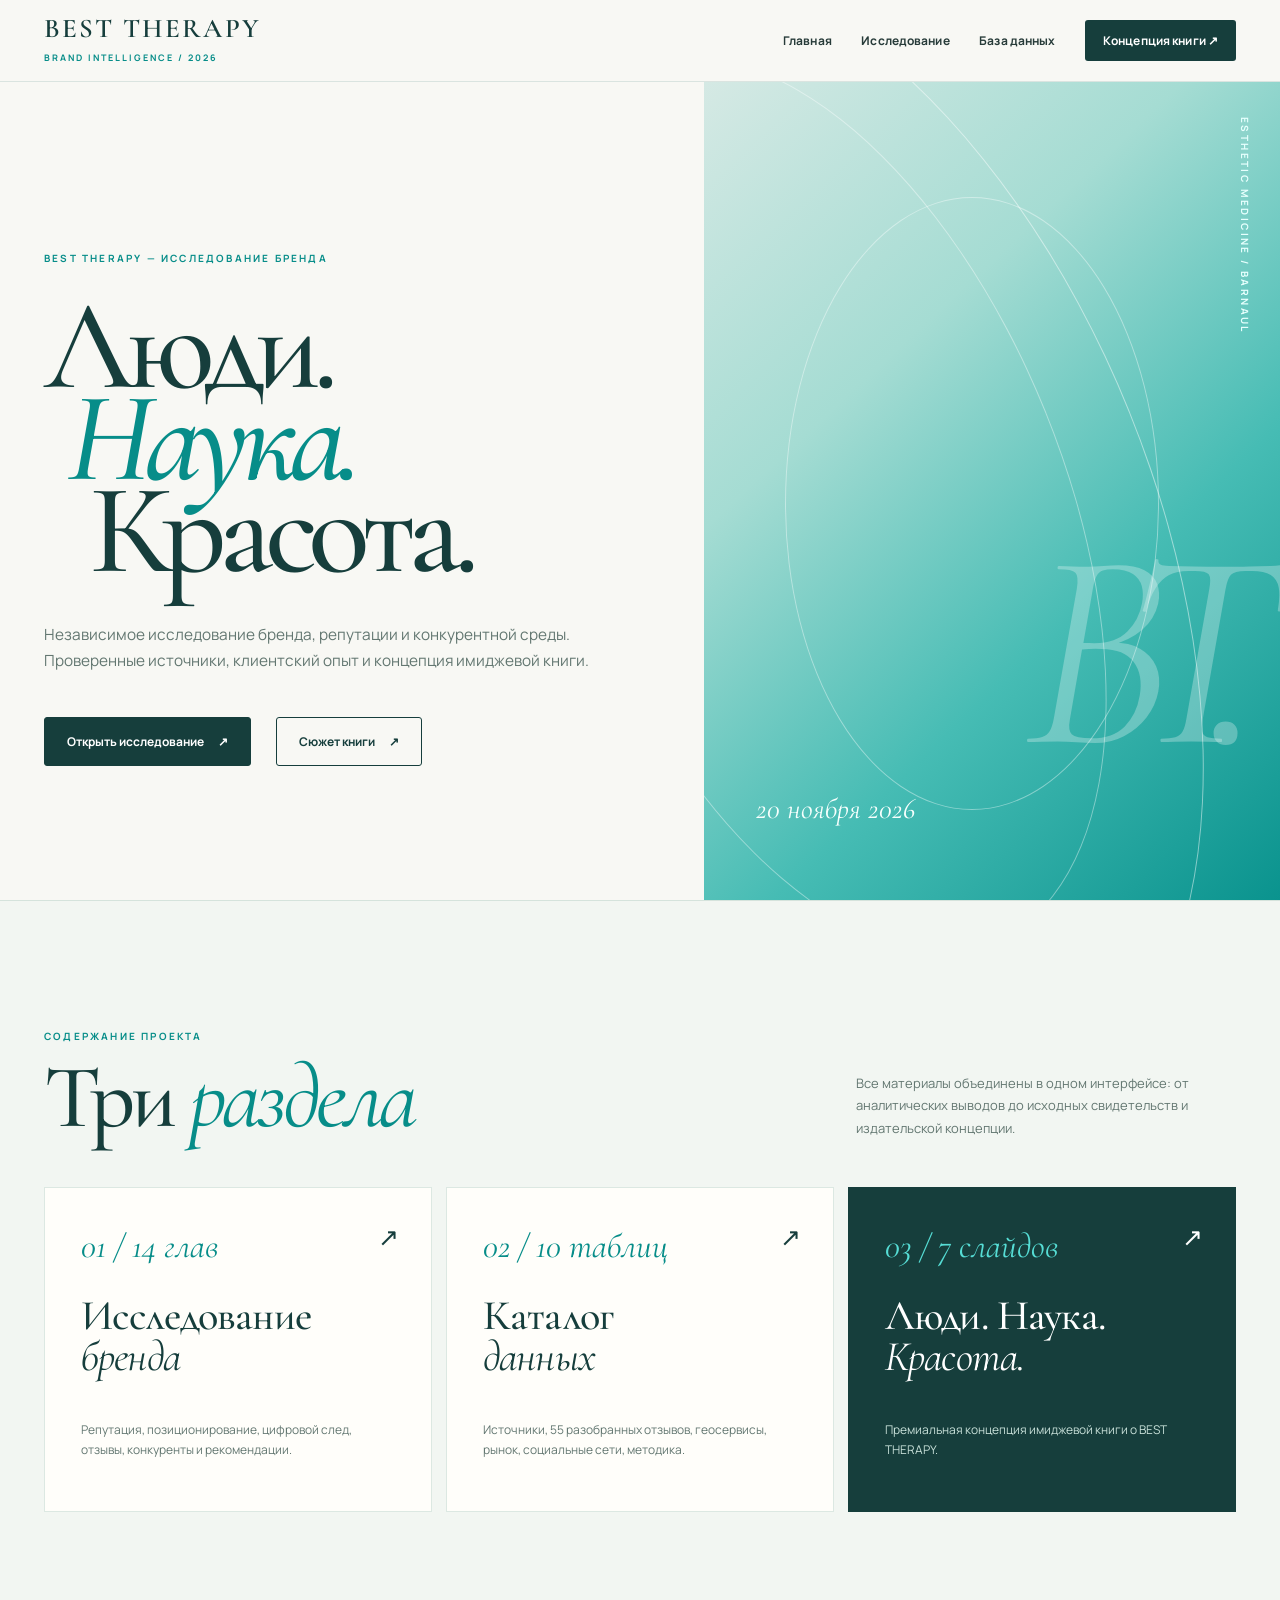
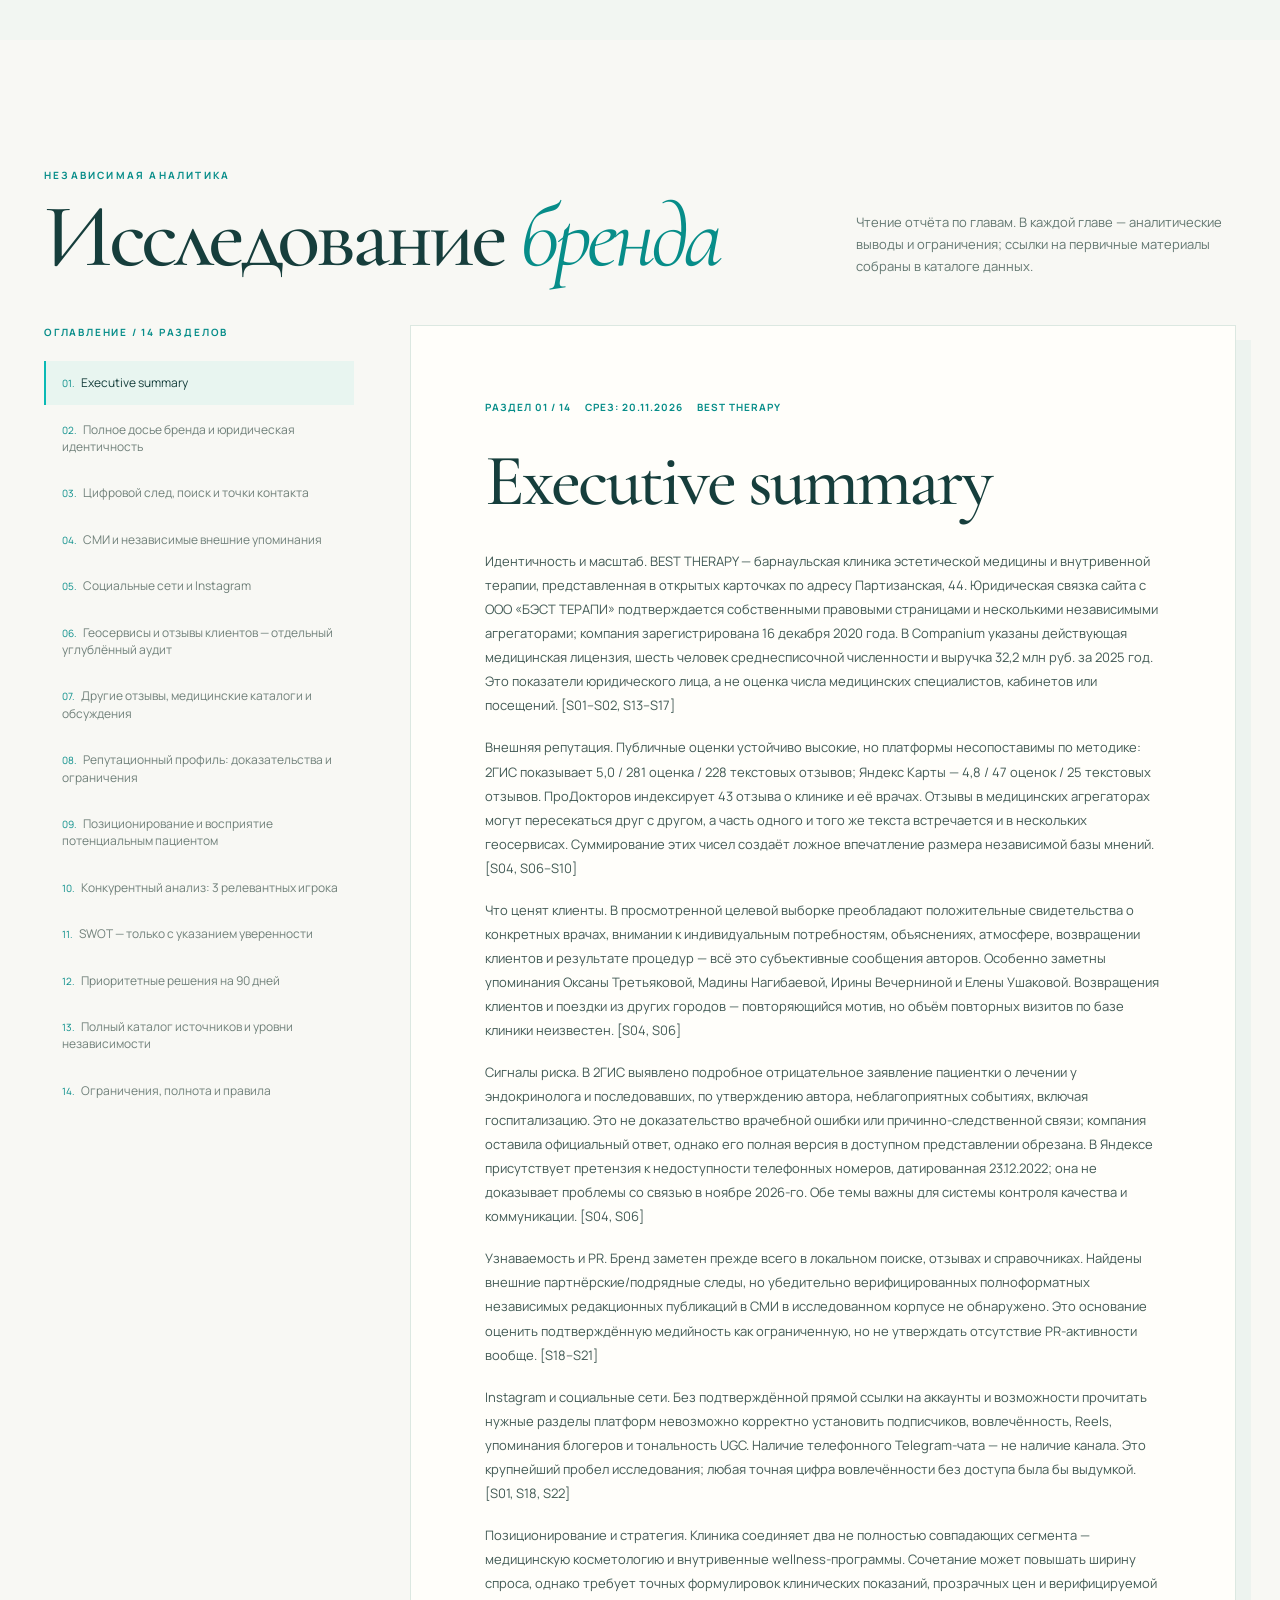
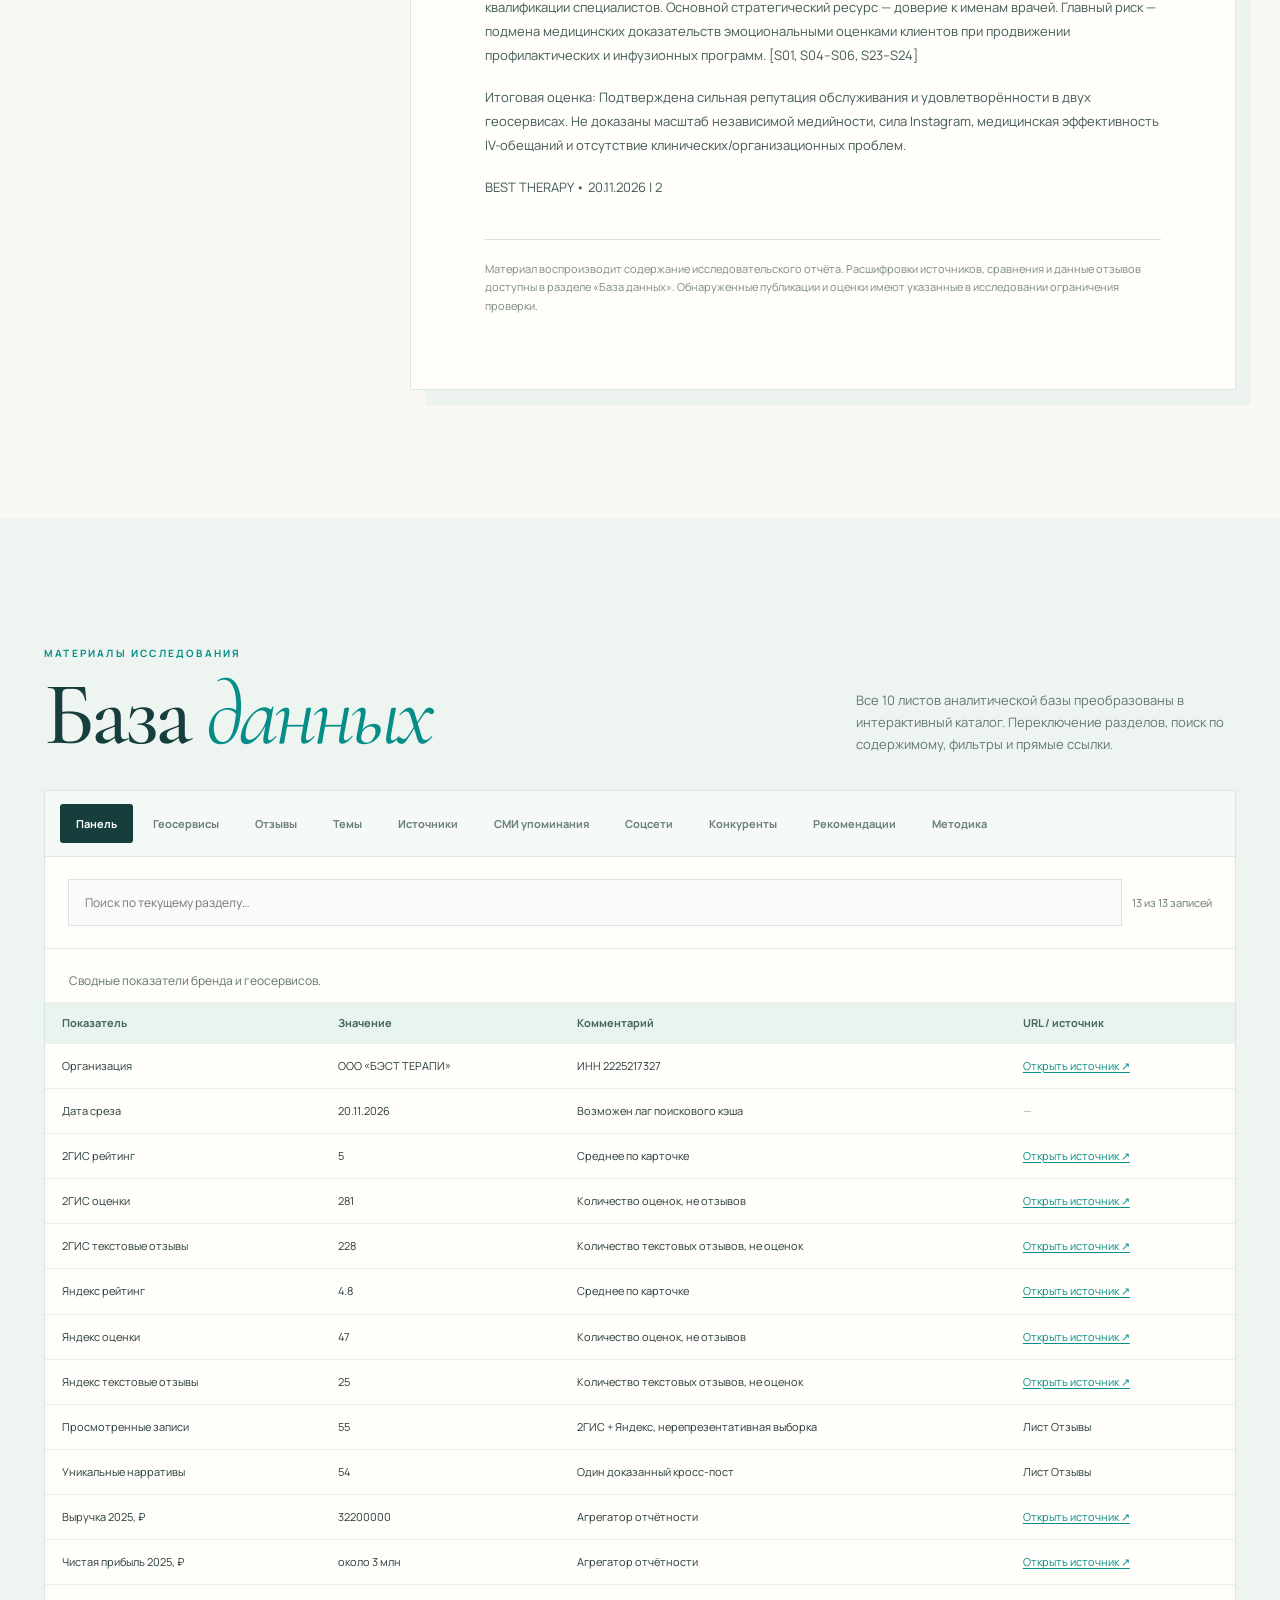
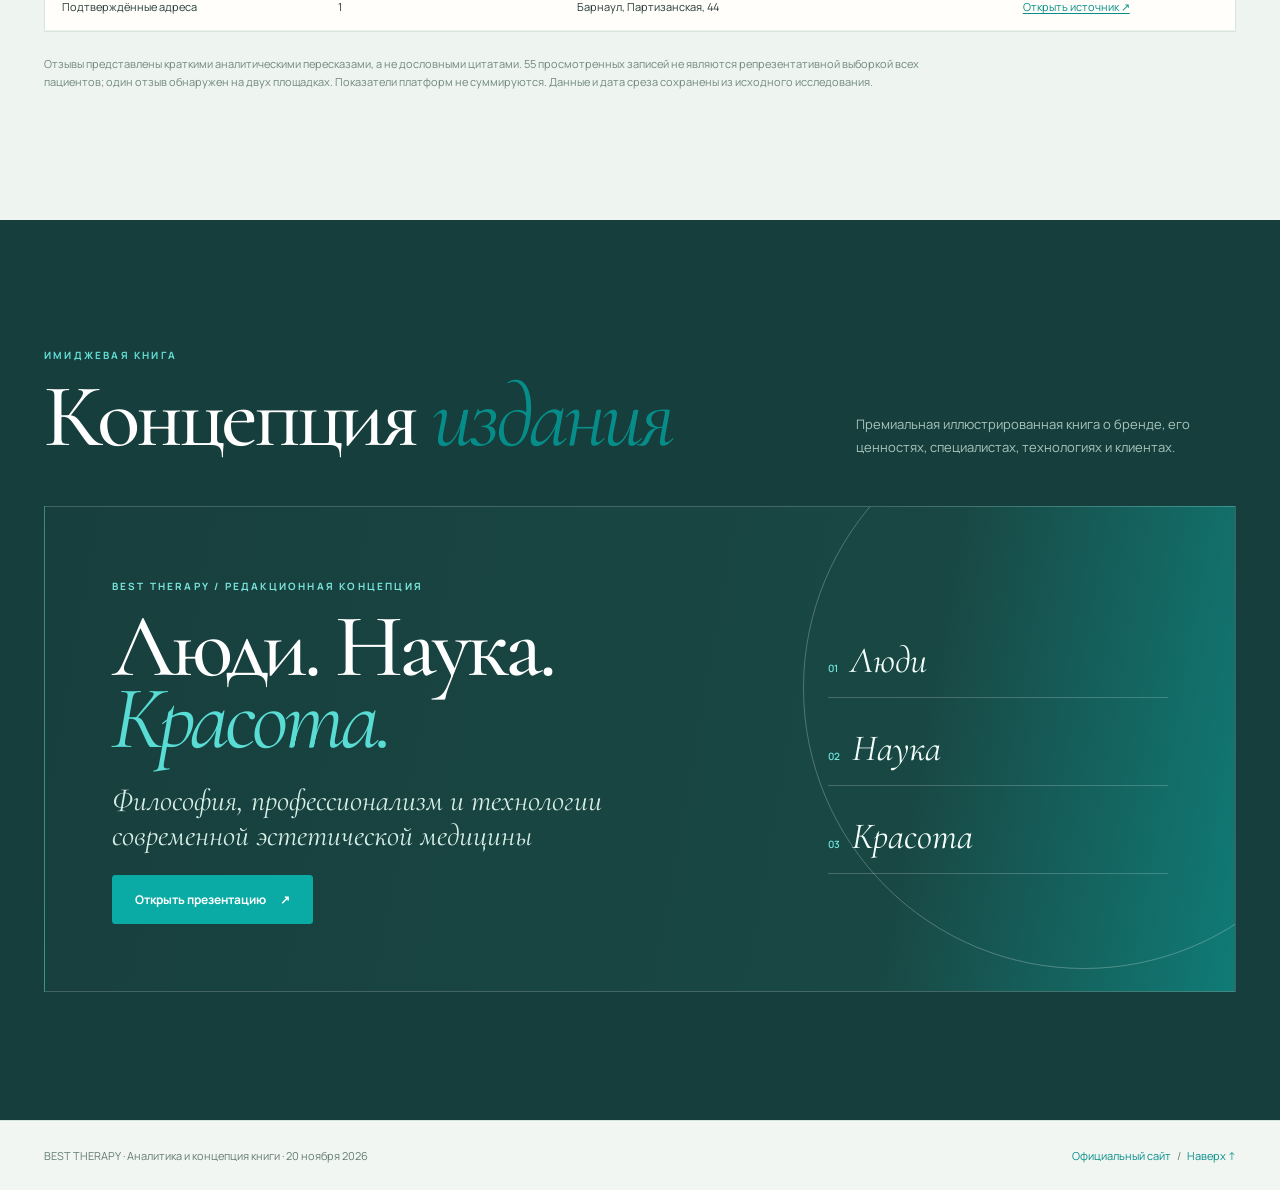
==== index.html @ 543a299b "Build elegant Tiffany-accent BEST THERAPY microsite with research reader and interactive data explor" ====
<!doctype html>
<html lang="ru">
<head>
<meta charset="UTF-8">
<meta name="viewport" content="width=device-width, initial-scale=1, viewport-fit=cover">
<meta name="theme-color" content="#f7f8f4">
<meta name="description" content="BEST THERAPY — исследование бренда, репутации и рынка, каталог источников и презентация книги «Люди. Наука. Красота.»">
<title>BEST THERAPY — Исследование и книга</title>
<link rel="preconnect" href="https://fonts.googleapis.com">
<link rel="preconnect" href="https://fonts.gstatic.com" crossorigin>
<link href="https://fonts.googleapis.com/css2?family=Cormorant+Garamond:ital,wght@0,400;0,500;0,600;0,700;1,400;1,500;1,600&family=Manrope:wght@400;500;600;700&display=swap" rel="stylesheet">
<style>
:root{--tiffany:#0ABAB5;--tiff-dark:#078d89;--deep:#163e3c;--ink:#273b39;--muted:#637771;--bg:#f8f8f4;--paper:#fffefa;--mist:#e8f4f0;--line:#d5e3dc;--serif:"Cormorant Garamond",Baskerville,Georgia,serif;--sans:Manrope,Arial,sans-serif}
*{box-sizing:border-box}html{scroll-behavior:smooth}body{margin:0;background:var(--bg);color:var(--ink);font-family:var(--sans);-webkit-font-smoothing:antialiased}button,input,select{font:inherit}button{cursor:pointer}a{color:inherit}::selection{background:var(--tiffany);color:white}
.wrapper{width:min(100% - 88px,1500px);margin:auto}.site-header{position:sticky;top:0;z-index:80;background:rgba(248,248,244,.93);backdrop-filter:blur(20px);border-bottom:1px solid rgba(17,93,89,.13)}.header-inner{min-height:81px;display:flex;justify-content:space-between;align-items:center;gap:25px}.logo{text-decoration:none;flex-shrink:0;font:600 27px/.91 var(--serif);letter-spacing:.08em;color:var(--deep)}.logo small{display:block;font:700 9px/1.5 var(--sans);letter-spacing:.22em;margin-top:9px;color:var(--tiff-dark)}.menu{display:flex;align-items:center;gap:clamp(15px,2.3vw,37px)}.menu a{text-decoration:none;font-size:12px;font-weight:700;letter-spacing:.01em;white-space:nowrap;transition:color .2s}.menu a:hover{color:var(--tiff-dark)}.menu .special{padding:12px 18px;background:var(--deep);color:white;border-radius:3px}.menu .special:hover{color:white;background:var(--tiff-dark)}
.eyebrow{text-transform:uppercase;font-size:10px;font-weight:700;letter-spacing:.22em;color:var(--tiff-dark)}.serif{font-family:var(--serif)}em{font-weight:400}h1,h2,h3,p{margin-top:0}h1,h2,h3{color:var(--deep)}.hairline{height:1px;background:var(--line)}.page-heading{font:500 clamp(58px,8vw,123px)/.86 var(--serif);letter-spacing:-.055em;margin:18px 0 22px}.page-heading em,.accent{color:var(--tiff-dark)}.lead{font-size:clamp(14px,1.3vw,18px);line-height:1.75;max-width:610px;color:#526762}
.hero{min-height:min(830px,calc(100svh - 81px));display:grid;grid-template-columns:1.1fr .9fr;position:relative;overflow:hidden;border-bottom:1px solid var(--line)}.hero-copy{z-index:2;padding:clamp(75px,9vw,138px) 4vw 80px max(44px,calc((100vw - 1500px)/2));display:flex;flex-direction:column;align-items:flex-start;justify-content:center}.hero h1{font:500 clamp(83px,10vw,163px)/.72 var(--serif);letter-spacing:-.065em;margin:36px 0 44px}.hero h1 span{display:block}.hero h1 span:nth-child(2){margin-left:6%;font-style:italic;color:var(--tiff-dark)}.hero h1 span:nth-child(3){margin-left:12%}.hero p{max-width:575px;font-size:clamp(14px,1.2vw,18px);line-height:1.7;color:var(--muted)}.hero-actions{display:flex;align-items:center;flex-wrap:wrap;gap:25px;margin-top:28px}.btn{display:inline-flex;align-items:center;justify-content:center;gap:14px;padding:16px 22px;border:1px solid var(--deep);border-radius:3px;font-size:12px;font-weight:700;text-decoration:none;transition:.2s;line-height:1.25}.btn:hover{transform:translateY(-2px)}.btn-dark{background:var(--deep);color:white}.btn-dark:hover{background:var(--tiff-dark);border-color:var(--tiff-dark)}.btn-light{background:transparent;color:var(--deep)}.btn-light:hover{border-color:var(--tiff-dark);color:var(--tiff-dark)}
.hero-graphic{position:relative;overflow:hidden;background:linear-gradient(137deg,#d5e9e4 0%,#a5dcd3 33%,#46bcb4 65%,#0a938e 100%)}.hero-graphic::before{content:"";position:absolute;left:-42%;top:-19%;width:120%;height:150%;border-radius:50%;border:1px solid rgba(255,255,255,.48);transform:rotate(-22deg)}.hero-graphic::after{content:"";position:absolute;left:-23%;top:-6%;width:85%;height:115%;border-radius:50%;border:1px solid rgba(255,255,255,.4);transform:rotate(-22deg)}.hero-ring{position:absolute;width:65%;height:75%;border:1px solid rgba(255,255,255,.4);border-radius:50%;left:14%;top:14%}.hero-art-mark{position:absolute;right:12%;bottom:13%;font:italic 400 clamp(140px,22vw,365px)/1 var(--serif);color:rgba(255,255,255,.28);letter-spacing:-.18em;white-space:nowrap}.hero-vertical{position:absolute;right:28px;top:35px;writing-mode:vertical-rl;font-size:10px;color:#e6fffd;letter-spacing:.24em;font-weight:700}.hero-date{position:absolute;left:9%;bottom:9%;font:italic 29px var(--serif);color:#f6fffd}
.section{padding:clamp(85px,10vw,154px) 0;scroll-margin-top:94px}.section-intro{display:flex;align-items:end;justify-content:space-between;gap:30px;margin-bottom:48px}.section-intro h2{font:500 clamp(58px,7vw,110px)/.9 var(--serif);letter-spacing:-.045em;margin:15px 0 0}.section-intro h2 em{color:var(--tiff-dark)}.section-intro p{max-width:380px;color:var(--muted);font-size:13px;line-height:1.7;margin:0}
.overview{background:#f2f6f2}.entry-grid{display:grid;grid-template-columns:repeat(3,minmax(0,1fr));gap:14px}.entry{position:relative;min-height:325px;display:flex;flex-direction:column;justify-content:space-between;text-decoration:none;padding:38px 36px;background:var(--paper);border:1px solid #dce8e2;transition:.25s;overflow:hidden}.entry:hover{transform:translateY(-4px);border-color:var(--tiffany);box-shadow:0 22px 40px rgba(26,76,67,.065)}.entry-index{font:italic 34px var(--serif);color:var(--tiff-dark)}.entry-title{font:500 clamp(31px,3.3vw,53px)/.97 var(--serif);letter-spacing:-.02em}.entry-desc{font-size:12px;line-height:1.7;color:var(--muted);max-width:290px}.entry-arrow{position:absolute;right:32px;top:31px;font-size:25px;font-weight:300;color:var(--deep)}.entry:last-child{background:var(--deep);color:white;border-color:var(--deep)}.entry:last-child .entry-title{color:white}.entry:last-child .entry-desc{color:#c8e0d9}.entry:last-child .entry-index{color:#56ddd5}.entry:last-child .entry-arrow{color:white}
.research-layout{display:grid;grid-template-columns:320px minmax(0,1fr);align-items:start;gap:46px}.aside{position:sticky;top:107px;max-height:calc(100svh - 125px);overflow:auto;scrollbar-width:thin;padding-right:10px}.aside-head{color:var(--tiff-dark);font-size:10px;text-transform:uppercase;font-weight:700;letter-spacing:.18em;margin:0 0 22px}.chapter-nav{display:flex;flex-direction:column;gap:3px}.chapter-nav button{width:100%;text-align:left;padding:13px 16px;background:transparent;border:0;border-left:2px solid transparent;color:#70807a;font-size:12px;line-height:1.45;transition:.2s}.chapter-nav button:hover,.chapter-nav button.active{border-color:var(--tiffany);background:#e8f5f0;color:var(--deep)}.chapter-nav button span{color:var(--tiff-dark);font-size:10px;margin-right:6px}.report-paper{background:var(--paper);border:1px solid #dce8e1;min-height:530px;padding:clamp(35px,5.8vw,83px);box-shadow:15px 15px 0 #edf3ef}.report-meta{display:flex;gap:14px;flex-wrap:wrap;font-size:10px;font-weight:700;letter-spacing:.1em;text-transform:uppercase;color:var(--tiff-dark);margin-bottom:35px}.report-title{font:500 clamp(43px,5.7vw,88px)/.9 var(--serif);letter-spacing:-.04em;margin:0 0 34px;overflow-wrap:anywhere}.report-text{font-size:13px;line-height:1.85;color:#425a55;max-width:870px}.report-text p{margin:0 0 18px}.report-text .report-minihead{font-weight:700;color:var(--deep);margin:27px 0 10px}.report-text .report-raw-table{font:11px/1.6 var(--sans);white-space:pre;overflow-x:auto;border-top:1px solid var(--line);border-bottom:1px solid var(--line);padding:16px 0;color:#5d716c}.report-note{border-top:1px solid var(--line);padding-top:20px;margin-top:40px;color:#7b8a84;font-size:11px;line-height:1.65}
.library{background:#eef5f1}.library-head{margin-bottom:34px}.library-panel{border:1px solid #d7e6de;background:#fffefa;overflow:hidden}.tabs{display:flex;align-items:center;gap:4px;overflow:auto;scrollbar-width:thin;padding:13px 15px;background:#f6faf7;border-bottom:1px solid #dbe9e2}.tabs button{background:transparent;color:#6b8077;border:1px solid transparent;border-radius:3px;white-space:nowrap;padding:11px 15px;font-size:11px;font-weight:700;transition:.2s}.tabs button:hover{color:var(--tiff-dark)}.tabs button.active{background:var(--deep);color:white}.tools{display:flex;align-items:center;gap:10px;flex-wrap:wrap;padding:22px 23px;border-bottom:1px solid #e3ede7}.search{flex:1;min-width:215px;padding:14px 16px;background:#f8fbf9;border:1px solid #d9e6df;color:var(--deep);outline:0;font-size:12px}.search:focus{border-color:var(--tiffany)}.filter{padding:13px 13px;background:white;border:1px solid #d9e6df;font-size:12px;color:var(--deep);min-width:145px}.filter[hidden]{display:none}.count{margin-left:auto;color:var(--muted);font-size:11px;white-space:nowrap}.sheet-explain{padding:22px 24px 12px;font-size:12px;color:#60766d;line-height:1.6}.table-scroll{max-height:min(690px,75vh);overflow:auto;overscroll-behavior:contain}.table-scroll table{border-collapse:collapse;text-align:left;width:100%;font-size:11px}.table-scroll th{position:sticky;top:0;z-index:2;background:#eaf4ef;color:#44665e;letter-spacing:.015em;font-weight:700;white-space:nowrap}.table-scroll td,.table-scroll th{padding:13px 17px;border-bottom:1px solid #ebf0ec;vertical-align:top}.table-scroll td{line-height:1.65;max-width:450px;min-width:85px;overflow-wrap:anywhere}.table-scroll tr:hover td{background:#f6fbf8}.table-scroll th button{border:0;background:transparent;color:inherit;font:inherit;text-align:left;padding:0;white-space:nowrap}.table-scroll th button:hover{color:var(--tiff-dark)}.table-scroll a{color:#078e89;text-decoration:underline;text-underline-offset:2px}.tag{display:inline-block;border:1px solid #c9e3da;background:#ecf7f3;padding:2px 8px;color:#27695f;font-size:10px;white-space:nowrap}.tag.negative{color:#9a503f;border-color:#f0d4ca;background:#fff4ee}.empty{padding:55px;text-align:center;color:var(--muted);font-size:13px}
.book-area{position:relative;background:var(--deep);color:white;overflow:hidden}.book-area .section-intro h2{color:white}.book-area .section-intro p{color:#a8c6bc}.book-shell{position:relative;border:1px solid rgba(255,255,255,.18);min-height:370px;padding:clamp(35px,5.2vw,78px);background:linear-gradient(100deg,#173f3d 0%,#194844 72%,#107b76 100%);display:grid;grid-template-columns:1fr 340px;gap:30px;align-items:center;overflow:hidden}.book-shell:after{content:"";width:560px;height:560px;position:absolute;right:-130px;top:-100px;border-radius:50%;border:1px solid rgba(255,255,255,.25);pointer-events:none}.book-title{font:500 clamp(64px,7vw,110px)/.8 var(--serif);letter-spacing:-.045em;color:white;margin:16px 0 30px}.book-title em{color:#58dcd4}.book-sub{font:italic 400 clamp(20px,2.5vw,30px)/1.15 var(--serif);max-width:620px;color:#d7eee7}.book-link{margin-top:22px;background:#0aaba5;color:white;border-color:#0aaba5}.book-link:hover{background:#078b87}.book-points{position:relative;z-index:1;display:grid;gap:14px}.book-point{border-bottom:1px solid rgba(255,255,255,.2);padding:19px 0;font:italic 400 37px/.95 var(--serif);color:#f4fffb}.book-point span{font:600 10px var(--sans);color:#70e4dd;margin-right:12px}
.footer{background:#f2f6f2;border-top:1px solid #d5e5dc;padding:27px 0;color:#637c72;font-size:11px}.footer-inner{display:flex;align-items:center;justify-content:space-between;gap:20px}.footer a{color:var(--tiff-dark);text-decoration:none}.footer a:hover{text-decoration:underline}
@media(max-width:1100px){.wrapper{width:min(100% - 52px,1400px)}.research-layout{grid-template-columns:235px minmax(0,1fr);gap:24px}.hero-copy{padding-left:27px}.hero h1{font-size:clamp(76px,11.5vw,130px)}.book-shell{grid-template-columns:1fr 210px}.entry{padding:28px;min-height:305px}}
@media(max-width:760px){.wrapper{width:min(100% - 32px,680px)}.header-inner{min-height:71px;align-items:flex-start;flex-direction:column;gap:8px;padding:14px 0 10px}.logo{font-size:23px}.logo small{font-size:8px;margin-top:5px}.menu{width:100%;overflow-x:auto;gap:20px;padding:3px 0 8px;scrollbar-width:none}.menu::-webkit-scrollbar{display:none}.menu a{font-size:10px}.menu .special{padding:7px 11px}.hero{display:block;min-height:0}.hero-copy{padding:85px 24px 66px}.hero h1{font-size:clamp(74px,16vw,127px);margin:30px 0 36px}.hero p{font-size:13px}.hero-graphic{height:260px}.hero-art-mark{font-size:170px}.section{padding:75px 0;scroll-margin-top:120px}.section-intro{display:block;margin-bottom:30px}.section-intro h2{font-size:64px}.section-intro p{margin-top:17px}.entry-grid{grid-template-columns:1fr}.entry{min-height:220px}.entry-title{font-size:42px}.research-layout{grid-template-columns:1fr;gap:20px}.aside{position:relative;top:auto;max-height:155px;overflow:auto;padding-right:0}.chapter-nav{flex-direction:row;overflow:auto;padding-bottom:10px}.chapter-nav button{min-width:190px;flex:0 0 auto;border-left:0;border-bottom:2px solid transparent;padding:12px}.chapter-nav button.active{border-bottom-color:var(--tiffany)}.report-paper{padding:28px 20px;min-height:430px;box-shadow:none}.report-title{font-size:49px}.report-text{font-size:12px}.tools{padding:15px}.count{margin-left:0}.table-scroll{max-height:65vh}.table-scroll th,.table-scroll td{padding:12px}.book-shell{grid-template-columns:1fr;min-height:0;padding:35px 26px}.book-title{font-size:73px}.book-points{grid-template-columns:repeat(3,1fr);gap:8px}.book-point{font-size:25px}.book-point span{display:block;margin:0 0 7px}.footer-inner{flex-direction:column;align-items:flex-start}.hero-actions{gap:12px}.btn{padding:13px 16px;font-size:11px}}
@media(prefers-reduced-motion:reduce){*,*::before,*::after{scroll-behavior:auto!important;transition:none!important}}
</style>
</head>
<body>
<header class="site-header"><div class="wrapper header-inner">
<a class="logo" href="#top">BEST THERAPY<small>BRAND INTELLIGENCE / 2026</small></a>
<nav class="menu" aria-label="Разделы"><a href="#top">Главная</a><a href="#research">Исследование</a><a href="#library">База данных</a><a href="book.html" class="special">Концепция книги ↗</a></nav>
</div></header>
<main>
<section class="hero" id="top" aria-labelledby="mainTitle">
<div class="hero-copy"><span class="eyebrow">BEST THERAPY — ИССЛЕДОВАНИЕ БРЕНДА</span>
<h1 id="mainTitle"><span>Люди.</span><span>Наука.</span><span>Красота.</span></h1>
<p>Независимое исследование бренда, репутации и конкурентной среды. Проверенные источники, клиентский опыт и концепция имиджевой книги.</p>
<div class="hero-actions"><a class="btn btn-dark" href="#research">Открыть исследование <span>↗</span></a><a class="btn btn-light" href="book.html">Сюжет книги <span>↗</span></a></div>
</div><div class="hero-graphic" aria-hidden="true"><div class="hero-ring"></div><div class="hero-vertical">ESTHETIC MEDICINE / BARNAUL</div><div class="hero-art-mark">BT.</div><div class="hero-date">20 ноября 2026</div></div>
</section>
<section class="section overview" id="overview"><div class="wrapper"><div class="section-intro"><div><div class="eyebrow">Содержание проекта</div><h2>Три <em>раздела</em></h2></div><p>Все материалы объединены в одном интерфейсе: от аналитических выводов до исходных свидетельств и издательской концепции.</p></div>
<div class="entry-grid">
<a class="entry" href="#research"><span class="entry-index">01 / 14 глав</span><span class="entry-arrow">↗</span><div><h3 class="entry-title">Исследование<br><em>бренда</em></h3><p class="entry-desc">Репутация, позиционирование, цифровой след, отзывы, конкуренты и рекомендации.</p></div></a>
<a class="entry" href="#library"><span class="entry-index">02 / 10 таблиц</span><span class="entry-arrow">↗</span><div><h3 class="entry-title">Каталог<br><em>данных</em></h3><p class="entry-desc">Источники, 55 разобранных отзывов, геосервисы, рынок, социальные сети, методика.</p></div></a>
<a class="entry" href="book.html"><span class="entry-index">03 / 7 слайдов</span><span class="entry-arrow">↗</span><div><h3 class="entry-title">Люди. Наука.<br><em>Красота.</em></h3><p class="entry-desc">Премиальная концепция имиджевой книги о BEST THERAPY.</p></div></a>
</div></div></section>
<section class="section" id="research"><div class="wrapper">
<div class="section-intro"><div><div class="eyebrow">Независимая аналитика</div><h2>Исследование <em>бренда</em></h2></div><p>Чтение отчёта по главам. В каждой главе — аналитические выводы и ограничения; ссылки на первичные материалы собраны в каталоге данных.</p></div>
<div class="research-layout">
<aside class="aside"><div class="aside-head">Оглавление / 14 разделов</div><nav class="chapter-nav" id="chapterNav" aria-label="Главы отчёта"><span class="empty">Загрузка разделов…</span></nav></aside>
<article class="report-paper" id="reportContent"><div class="report-meta">BEST THERAPY / 20.11.2026</div><h3 class="report-title">Аналитический отчёт</h3><div class="report-text"><p>Загрузка отчёта…</p></div></article>
</div></div></section>
<section class="section library" id="library"><div class="wrapper">
<div class="section-intro library-head"><div><div class="eyebrow">Материалы исследования</div><h2>База <em>данных</em></h2></div><p>Все 10 листов аналитической базы преобразованы в интерактивный каталог. Переключение разделов, поиск по содержимому, фильтры и прямые ссылки.</p></div>
<div class="library-panel">
<nav id="sheetTabs" class="tabs" aria-label="Категории аналитической базы"><span>Загрузка…</span></nav>
<div class="tools"><input class="search" type="search" id="tableSearch" aria-label="Поиск по базе" placeholder="Поиск по текущему разделу…"><select id="sentimentFilter" class="filter" hidden aria-label="Тональность"><option value="">Все тональности</option><option value="положительный">Положительные</option><option value="отрицательный">Отрицательные</option></select><select id="platformFilter" class="filter" hidden aria-label="Площадка"><option value="">Все площадки</option><option value="2ГИС">2ГИС</option><option value="Яндекс Карты">Яндекс Карты</option></select><span id="rowCount" class="count"></span></div>
<div class="sheet-explain" id="sheetExplain">Срез открытых источников на 20.11.2026.</div>
<div class="table-scroll"><table id="dataTable"><thead></thead><tbody></tbody></table><div class="empty" id="tableEmpty" hidden>Совпадений не найдено</div></div>
</div>
<p style="font-size:11px;line-height:1.7;color:#71877d;max-width:930px;margin:23px 0 0">Отзывы представлены краткими аналитическими пересказами, а не дословными цитатами. 55 просмотренных записей не являются репрезентативной выборкой всех пациентов; один отзыв обнаружен на двух площадках. Показатели платформ не суммируются. Данные и дата среза сохранены из исходного исследования.</p>
</div></section>
<section class="section book-area" id="book"><div class="wrapper">
<div class="section-intro"><div><div class="eyebrow" style="color:#64ddd6">Имиджевая книга</div><h2>Концепция <em>издания</em></h2></div><p>Премиальная иллюстрированная книга о бренде, его ценностях, специалистах, технологиях и клиентах.</p></div>
<div class="book-shell"><div style="position:relative;z-index:1"><span class="eyebrow" style="color:#7ae5dd">BEST THERAPY / РЕДАКЦИОННАЯ КОНЦЕПЦИЯ</span><h3 class="book-title">Люди. Наука.<br><em>Красота.</em></h3><div class="book-sub">Философия, профессионализм и технологии современной эстетической медицины</div><a class="btn book-link" href="book.html">Открыть презентацию <span>↗</span></a></div><div class="book-points"><div class="book-point"><span>01</span>Люди</div><div class="book-point"><span>02</span>Наука</div><div class="book-point"><span>03</span>Красота</div></div></div>
</div></section>
</main>
<footer class="footer"><div class="wrapper footer-inner"><span>BEST THERAPY · Аналитика и концепция книги · 20 ноября 2026</span><span><a href="https://besttherapy-brn.ru/" target="_blank" rel="noopener noreferrer">Официальный сайт</a> &nbsp; / &nbsp; <a href="#top">Наверх ↑</a></span></div></footer>
<script src="data.js"></script><script src="report.js"></script>
<script>
(function(){
"use strict";
var sheets=window.BT_SHEETS||[];
var report=window.BT_REPORT||{sections:[]};
var tabButtons=[],currentSheet=0,sortCol=-1,sortDir=1;
function esc(s){return String(s===undefined||s===null?"":s).replace(/[&<>"']/g,function(c){return {"&":"&amp;","<":"&lt;",">":"&gt;",'"':"&quot;","'":"&#39;"}[c]})}
function safeUrl(s){return /^https?:\/\/[^\s]+$/i.test(String(s||"").trim())?String(s).trim():null}
function linkify(s,head){var str=String(s||"").trim();var url=safeUrl(str);if(url){return '<a href="'+esc(url)+'" target="_blank" rel="noopener noreferrer">Открыть источник ↗</a>'}return esc(str||"—")}
function displayValue(v,head){var text=String(v===null||v===undefined?"":v);var h=String(head||"").toLowerCase();if(!text.trim())return '<span style="color:#a1afa9">—</span>';if(h.indexOf("тональность")!==-1)return '<span class="tag '+(text==="отрицательный"?"negative":"")+'">'+esc(text)+'</span>';return linkify(text,head)}
function reportInit(){
 var nav=document.getElementById("chapterNav"),article=document.getElementById("reportContent");if(!report.sections.length){nav.textContent="Исследование недоступно";return}
 nav.innerHTML=report.sections.map(function(s,i){return '<button type="button" data-chapter="'+i+'" '+(i===0?'class="active"':'')+'><span>'+String(s.number).padStart(2,"0")+'.</span>'+esc(s.title)+'</button>'}).join("");
 function show(index){index=Math.max(0,Math.min(index,report.sections.length-1));var s=report.sections[index];Array.prototype.forEach.call(nav.querySelectorAll("button"),function(b,i){b.classList.toggle("active",i===index)});
 var blocks=s.body.split(/\n\s*\n/).map(function(b){return b.trim()}).filter(Boolean);
 var text=blocks.map(function(b){var compact=b.replace(/\n\s*/g," ").replace(/\s{2,}/g," ").trim();if(/^[0-9]{1,2}\.[0-9]{1,2}\.\s/.test(compact))return '<p class="report-minihead">'+esc(compact)+'</p>';if((b.match(/ {5,}/g)||[]).length>=3)return '<div class="report-raw-table">'+esc(b)+'</div>';var processed=esc(compact).replace(/(https?:\/\/[^\s<]+)/g,function(url){return '<a href="'+url+'" target="_blank" rel="noopener noreferrer" style="color:#078e89;overflow-wrap:anywhere">'+url+'</a>'});return '<p>'+processed+'</p>'}).join("");
 article.innerHTML='<div class="report-meta"><span>Раздел '+String(s.number).padStart(2,"0")+' / 14</span><span>Срез: 20.11.2026</span><span>BEST THERAPY</span></div><h3 class="report-title">'+esc(s.title)+'</h3><div class="report-text">'+text+'</div><div class="report-note">Материал воспроизводит содержание исследовательского отчёта. Расшифровки источников, сравнения и данные отзывов доступны в разделе «База данных». Обнаруженные публикации и оценки имеют указанные в исследовании ограничения проверки.</div>';
 }
 nav.addEventListener("click",function(e){var b=e.target.closest("button[data-chapter]");if(b)show(Number(b.dataset.chapter))});
 show(0);
}
function explorerInit(){var tabs=document.getElementById("sheetTabs");if(!sheets.length){tabs.textContent="Данные не найдены";return}
 tabs.innerHTML=sheets.map(function(s,i){return '<button type="button" data-sheet="'+i+'" '+(i===0?'class="active"':'')+'>'+esc(s.name.replace("_"," "))+'</button>'}).join("");
 tabs.addEventListener("click",function(e){var b=e.target.closest("button[data-sheet]");if(b){currentSheet=Number(b.dataset.sheet);sortCol=-1;document.getElementById("tableSearch").value="";document.getElementById("sentimentFilter").value="";document.getElementById("platformFilter").value="";renderTable()}});
 ["tableSearch","sentimentFilter","platformFilter"].forEach(function(id){document.getElementById(id).addEventListener(id==="tableSearch"?"input":"change",renderTable)});
 document.querySelector("#dataTable thead").addEventListener("click",function(e){var b=e.target.closest("button[data-col]");if(b){var i=Number(b.dataset.col);if(sortCol===i)sortDir=-sortDir;else{sortCol=i;sortDir=1}renderTable()}});
 renderTable();
}
function renderTable(){var s=sheets[currentSheet];if(!s)return;var review=s.name==="Отзывы";document.getElementById("sentimentFilter").hidden=!review;document.getElementById("platformFilter").hidden=!review;
 Array.prototype.forEach.call(document.querySelectorAll("#sheetTabs button"),function(b,i){b.classList.toggle("active",i===currentSheet)});
 var q=document.getElementById("tableSearch").value.toLocaleLowerCase("ru").trim();var sent=document.getElementById("sentimentFilter").value,platform=document.getElementById("platformFilter").value;
 var ixSent=s.headers.indexOf("Тональность"),ixPlatform=s.headers.indexOf("Площадка");
 var rows=s.rows.filter(function(r){return (!q||r.join(" ").toLocaleLowerCase("ru").includes(q))&&(!sent||ixSent<0||r[ixSent]===sent)&&(!platform||ixPlatform<0||r[ixPlatform]===platform)});
 if(sortCol>=0)rows.sort(function(a,b){return String(a[sortCol]||"").localeCompare(String(b[sortCol]||""),"ru",{numeric:true})*sortDir});
 document.getElementById("rowCount").textContent=rows.length+" из "+s.rows.length+" записей";
 var desc={"Панель":"Сводные показатели бренда и геосервисов.","Геосервисы":"Рейтинги, оценки, текстовые отзывы и ограничения сопоставления.","Отзывы":"55 изученных записей; авторы, краткий пересказ, тематические метки и ссылки на площадки.","Темы":"Ручное многометочное кодирование 54 уникальных историй, без экстраполяции на всех клиентов.","Источники":"Реестр 34 источников с уровнем независимости, статусом проверки и прямыми ссылками.","СМИ_упоминания":"Внешние следы и упоминания; коммерческие каталоги не приравниваются к независимым СМИ.","Соцсети":"Проверка публичных аккаунтов и доступности данных, включая Instagram.","Конкуренты":"Три сопоставимых игрока Барнаула — с ограничениями сравнения.","Рекомендации":"Приоритеты и основания для развития бренда и репутации.","Методика":"Правила проверки фактов и ограничения исследования."};
 document.getElementById("sheetExplain").textContent=desc[s.name]||"Проверенные материалы исследовательской базы.";
 document.querySelector("#dataTable thead").innerHTML="<tr>"+s.headers.map(function(h,i){return '<th><button data-col="'+i+'" title="Сортировать">'+esc(h)+(sortCol===i?(sortDir>0?" ↑":" ↓"):"")+'</button></th>'}).join("")+"</tr>";
 document.querySelector("#dataTable tbody").innerHTML=rows.map(function(row){return "<tr>"+s.headers.map(function(head,i){return '<td data-label="'+esc(head)+'">'+displayValue(row[i],head)+"</td>"}).join("")+"</tr>"}).join("");
 document.getElementById("tableEmpty").hidden=rows.length>0;
}
reportInit();explorerInit();
})();
</script>
</body>
</html>
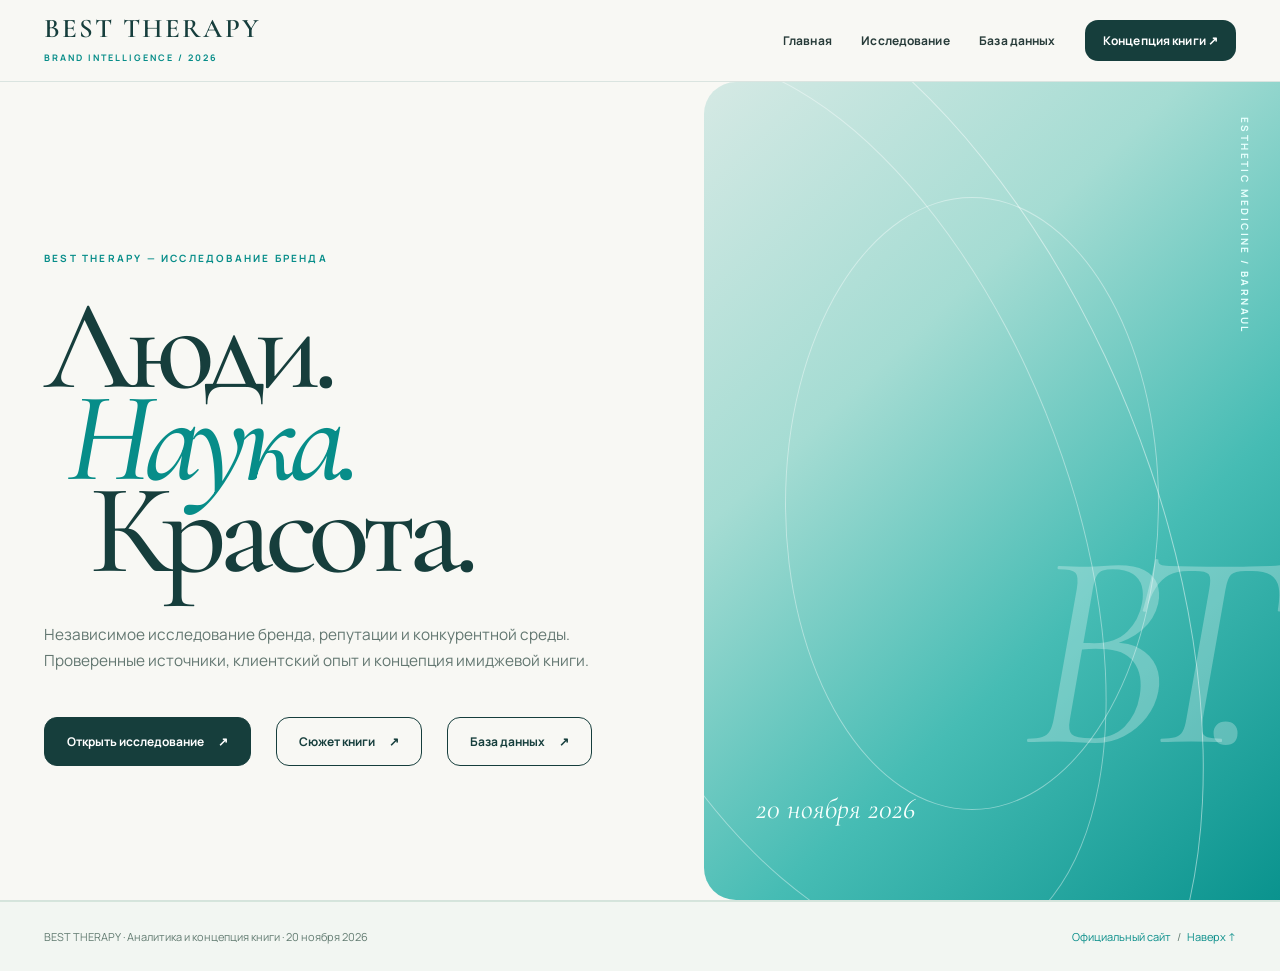
==== commit ae127a8f: "Reduce homepage to title hero and three clear section links" ====
--- a/index.html
+++ b/index.html
@@ -4,114 +4,27 @@
 <meta charset="UTF-8">
 <meta name="viewport" content="width=device-width, initial-scale=1, viewport-fit=cover">
 <meta name="theme-color" content="#f7f8f4">
-<meta name="description" content="BEST THERAPY — исследование бренда, репутации и рынка, каталог источников и презентация книги «Люди. Наука. Красота.»">
-<title>BEST THERAPY — Исследование и книга</title>
+<meta name="description" content="Главная страница проекта BEST THERAPY: исследование бренда, каталог источников и концепция имиджевой книги.">
+<title>BEST THERAPY — Люди. Наука. Красота.</title>
 <link rel="preconnect" href="https://fonts.googleapis.com">
 <link rel="preconnect" href="https://fonts.gstatic.com" crossorigin>
 <link href="https://fonts.googleapis.com/css2?family=Cormorant+Garamond:ital,wght@0,400;0,500;0,600;0,700;1,400;1,500;1,600&family=Manrope:wght@400;500;600;700&display=swap" rel="stylesheet">
-<style>
-:root{--tiffany:#0ABAB5;--tiff-dark:#078d89;--deep:#163e3c;--ink:#273b39;--muted:#637771;--bg:#f8f8f4;--paper:#fffefa;--mist:#e8f4f0;--line:#d5e3dc;--serif:"Cormorant Garamond",Baskerville,Georgia,serif;--sans:Manrope,Arial,sans-serif}
-*{box-sizing:border-box}html{scroll-behavior:smooth}body{margin:0;background:var(--bg);color:var(--ink);font-family:var(--sans);-webkit-font-smoothing:antialiased}button,input,select{font:inherit}button{cursor:pointer}a{color:inherit}::selection{background:var(--tiffany);color:white}
-.wrapper{width:min(100% - 88px,1500px);margin:auto}.site-header{position:sticky;top:0;z-index:80;background:rgba(248,248,244,.93);backdrop-filter:blur(20px);border-bottom:1px solid rgba(17,93,89,.13)}.header-inner{min-height:81px;display:flex;justify-content:space-between;align-items:center;gap:25px}.logo{text-decoration:none;flex-shrink:0;font:600 27px/.91 var(--serif);letter-spacing:.08em;color:var(--deep)}.logo small{display:block;font:700 9px/1.5 var(--sans);letter-spacing:.22em;margin-top:9px;color:var(--tiff-dark)}.menu{display:flex;align-items:center;gap:clamp(15px,2.3vw,37px)}.menu a{text-decoration:none;font-size:12px;font-weight:700;letter-spacing:.01em;white-space:nowrap;transition:color .2s}.menu a:hover{color:var(--tiff-dark)}.menu .special{padding:12px 18px;background:var(--deep);color:white;border-radius:3px}.menu .special:hover{color:white;background:var(--tiff-dark)}
-.eyebrow{text-transform:uppercase;font-size:10px;font-weight:700;letter-spacing:.22em;color:var(--tiff-dark)}.serif{font-family:var(--serif)}em{font-weight:400}h1,h2,h3,p{margin-top:0}h1,h2,h3{color:var(--deep)}.hairline{height:1px;background:var(--line)}.page-heading{font:500 clamp(58px,8vw,123px)/.86 var(--serif);letter-spacing:-.055em;margin:18px 0 22px}.page-heading em,.accent{color:var(--tiff-dark)}.lead{font-size:clamp(14px,1.3vw,18px);line-height:1.75;max-width:610px;color:#526762}
-.hero{min-height:min(830px,calc(100svh - 81px));display:grid;grid-template-columns:1.1fr .9fr;position:relative;overflow:hidden;border-bottom:1px solid var(--line)}.hero-copy{z-index:2;padding:clamp(75px,9vw,138px) 4vw 80px max(44px,calc((100vw - 1500px)/2));display:flex;flex-direction:column;align-items:flex-start;justify-content:center}.hero h1{font:500 clamp(83px,10vw,163px)/.72 var(--serif);letter-spacing:-.065em;margin:36px 0 44px}.hero h1 span{display:block}.hero h1 span:nth-child(2){margin-left:6%;font-style:italic;color:var(--tiff-dark)}.hero h1 span:nth-child(3){margin-left:12%}.hero p{max-width:575px;font-size:clamp(14px,1.2vw,18px);line-height:1.7;color:var(--muted)}.hero-actions{display:flex;align-items:center;flex-wrap:wrap;gap:25px;margin-top:28px}.btn{display:inline-flex;align-items:center;justify-content:center;gap:14px;padding:16px 22px;border:1px solid var(--deep);border-radius:3px;font-size:12px;font-weight:700;text-decoration:none;transition:.2s;line-height:1.25}.btn:hover{transform:translateY(-2px)}.btn-dark{background:var(--deep);color:white}.btn-dark:hover{background:var(--tiff-dark);border-color:var(--tiff-dark)}.btn-light{background:transparent;color:var(--deep)}.btn-light:hover{border-color:var(--tiff-dark);color:var(--tiff-dark)}
-.hero-graphic{position:relative;overflow:hidden;background:linear-gradient(137deg,#d5e9e4 0%,#a5dcd3 33%,#46bcb4 65%,#0a938e 100%)}.hero-graphic::before{content:"";position:absolute;left:-42%;top:-19%;width:120%;height:150%;border-radius:50%;border:1px solid rgba(255,255,255,.48);transform:rotate(-22deg)}.hero-graphic::after{content:"";position:absolute;left:-23%;top:-6%;width:85%;height:115%;border-radius:50%;border:1px solid rgba(255,255,255,.4);transform:rotate(-22deg)}.hero-ring{position:absolute;width:65%;height:75%;border:1px solid rgba(255,255,255,.4);border-radius:50%;left:14%;top:14%}.hero-art-mark{position:absolute;right:12%;bottom:13%;font:italic 400 clamp(140px,22vw,365px)/1 var(--serif);color:rgba(255,255,255,.28);letter-spacing:-.18em;white-space:nowrap}.hero-vertical{position:absolute;right:28px;top:35px;writing-mode:vertical-rl;font-size:10px;color:#e6fffd;letter-spacing:.24em;font-weight:700}.hero-date{position:absolute;left:9%;bottom:9%;font:italic 29px var(--serif);color:#f6fffd}
-.section{padding:clamp(85px,10vw,154px) 0;scroll-margin-top:94px}.section-intro{display:flex;align-items:end;justify-content:space-between;gap:30px;margin-bottom:48px}.section-intro h2{font:500 clamp(58px,7vw,110px)/.9 var(--serif);letter-spacing:-.045em;margin:15px 0 0}.section-intro h2 em{color:var(--tiff-dark)}.section-intro p{max-width:380px;color:var(--muted);font-size:13px;line-height:1.7;margin:0}
-.overview{background:#f2f6f2}.entry-grid{display:grid;grid-template-columns:repeat(3,minmax(0,1fr));gap:14px}.entry{position:relative;min-height:325px;display:flex;flex-direction:column;justify-content:space-between;text-decoration:none;padding:38px 36px;background:var(--paper);border:1px solid #dce8e2;transition:.25s;overflow:hidden}.entry:hover{transform:translateY(-4px);border-color:var(--tiffany);box-shadow:0 22px 40px rgba(26,76,67,.065)}.entry-index{font:italic 34px var(--serif);color:var(--tiff-dark)}.entry-title{font:500 clamp(31px,3.3vw,53px)/.97 var(--serif);letter-spacing:-.02em}.entry-desc{font-size:12px;line-height:1.7;color:var(--muted);max-width:290px}.entry-arrow{position:absolute;right:32px;top:31px;font-size:25px;font-weight:300;color:var(--deep)}.entry:last-child{background:var(--deep);color:white;border-color:var(--deep)}.entry:last-child .entry-title{color:white}.entry:last-child .entry-desc{color:#c8e0d9}.entry:last-child .entry-index{color:#56ddd5}.entry:last-child .entry-arrow{color:white}
-.research-layout{display:grid;grid-template-columns:320px minmax(0,1fr);align-items:start;gap:46px}.aside{position:sticky;top:107px;max-height:calc(100svh - 125px);overflow:auto;scrollbar-width:thin;padding-right:10px}.aside-head{color:var(--tiff-dark);font-size:10px;text-transform:uppercase;font-weight:700;letter-spacing:.18em;margin:0 0 22px}.chapter-nav{display:flex;flex-direction:column;gap:3px}.chapter-nav button{width:100%;text-align:left;padding:13px 16px;background:transparent;border:0;border-left:2px solid transparent;color:#70807a;font-size:12px;line-height:1.45;transition:.2s}.chapter-nav button:hover,.chapter-nav button.active{border-color:var(--tiffany);background:#e8f5f0;color:var(--deep)}.chapter-nav button span{color:var(--tiff-dark);font-size:10px;margin-right:6px}.report-paper{background:var(--paper);border:1px solid #dce8e1;min-height:530px;padding:clamp(35px,5.8vw,83px);box-shadow:15px 15px 0 #edf3ef}.report-meta{display:flex;gap:14px;flex-wrap:wrap;font-size:10px;font-weight:700;letter-spacing:.1em;text-transform:uppercase;color:var(--tiff-dark);margin-bottom:35px}.report-title{font:500 clamp(43px,5.7vw,88px)/.9 var(--serif);letter-spacing:-.04em;margin:0 0 34px;overflow-wrap:anywhere}.report-text{font-size:13px;line-height:1.85;color:#425a55;max-width:870px}.report-text p{margin:0 0 18px}.report-text .report-minihead{font-weight:700;color:var(--deep);margin:27px 0 10px}.report-text .report-raw-table{font:11px/1.6 var(--sans);white-space:pre;overflow-x:auto;border-top:1px solid var(--line);border-bottom:1px solid var(--line);padding:16px 0;color:#5d716c}.report-note{border-top:1px solid var(--line);padding-top:20px;margin-top:40px;color:#7b8a84;font-size:11px;line-height:1.65}
-.library{background:#eef5f1}.library-head{margin-bottom:34px}.library-panel{border:1px solid #d7e6de;background:#fffefa;overflow:hidden}.tabs{display:flex;align-items:center;gap:4px;overflow:auto;scrollbar-width:thin;padding:13px 15px;background:#f6faf7;border-bottom:1px solid #dbe9e2}.tabs button{background:transparent;color:#6b8077;border:1px solid transparent;border-radius:3px;white-space:nowrap;padding:11px 15px;font-size:11px;font-weight:700;transition:.2s}.tabs button:hover{color:var(--tiff-dark)}.tabs button.active{background:var(--deep);color:white}.tools{display:flex;align-items:center;gap:10px;flex-wrap:wrap;padding:22px 23px;border-bottom:1px solid #e3ede7}.search{flex:1;min-width:215px;padding:14px 16px;background:#f8fbf9;border:1px solid #d9e6df;color:var(--deep);outline:0;font-size:12px}.search:focus{border-color:var(--tiffany)}.filter{padding:13px 13px;background:white;border:1px solid #d9e6df;font-size:12px;color:var(--deep);min-width:145px}.filter[hidden]{display:none}.count{margin-left:auto;color:var(--muted);font-size:11px;white-space:nowrap}.sheet-explain{padding:22px 24px 12px;font-size:12px;color:#60766d;line-height:1.6}.table-scroll{max-height:min(690px,75vh);overflow:auto;overscroll-behavior:contain}.table-scroll table{border-collapse:collapse;text-align:left;width:100%;font-size:11px}.table-scroll th{position:sticky;top:0;z-index:2;background:#eaf4ef;color:#44665e;letter-spacing:.015em;font-weight:700;white-space:nowrap}.table-scroll td,.table-scroll th{padding:13px 17px;border-bottom:1px solid #ebf0ec;vertical-align:top}.table-scroll td{line-height:1.65;max-width:450px;min-width:85px;overflow-wrap:anywhere}.table-scroll tr:hover td{background:#f6fbf8}.table-scroll th button{border:0;background:transparent;color:inherit;font:inherit;text-align:left;padding:0;white-space:nowrap}.table-scroll th button:hover{color:var(--tiff-dark)}.table-scroll a{color:#078e89;text-decoration:underline;text-underline-offset:2px}.tag{display:inline-block;border:1px solid #c9e3da;background:#ecf7f3;padding:2px 8px;color:#27695f;font-size:10px;white-space:nowrap}.tag.negative{color:#9a503f;border-color:#f0d4ca;background:#fff4ee}.empty{padding:55px;text-align:center;color:var(--muted);font-size:13px}
-.book-area{position:relative;background:var(--deep);color:white;overflow:hidden}.book-area .section-intro h2{color:white}.book-area .section-intro p{color:#a8c6bc}.book-shell{position:relative;border:1px solid rgba(255,255,255,.18);min-height:370px;padding:clamp(35px,5.2vw,78px);background:linear-gradient(100deg,#173f3d 0%,#194844 72%,#107b76 100%);display:grid;grid-template-columns:1fr 340px;gap:30px;align-items:center;overflow:hidden}.book-shell:after{content:"";width:560px;height:560px;position:absolute;right:-130px;top:-100px;border-radius:50%;border:1px solid rgba(255,255,255,.25);pointer-events:none}.book-title{font:500 clamp(64px,7vw,110px)/.8 var(--serif);letter-spacing:-.045em;color:white;margin:16px 0 30px}.book-title em{color:#58dcd4}.book-sub{font:italic 400 clamp(20px,2.5vw,30px)/1.15 var(--serif);max-width:620px;color:#d7eee7}.book-link{margin-top:22px;background:#0aaba5;color:white;border-color:#0aaba5}.book-link:hover{background:#078b87}.book-points{position:relative;z-index:1;display:grid;gap:14px}.book-point{border-bottom:1px solid rgba(255,255,255,.2);padding:19px 0;font:italic 400 37px/.95 var(--serif);color:#f4fffb}.book-point span{font:600 10px var(--sans);color:#70e4dd;margin-right:12px}
-.footer{background:#f2f6f2;border-top:1px solid #d5e5dc;padding:27px 0;color:#637c72;font-size:11px}.footer-inner{display:flex;align-items:center;justify-content:space-between;gap:20px}.footer a{color:var(--tiff-dark);text-decoration:none}.footer a:hover{text-decoration:underline}
-@media(max-width:1100px){.wrapper{width:min(100% - 52px,1400px)}.research-layout{grid-template-columns:235px minmax(0,1fr);gap:24px}.hero-copy{padding-left:27px}.hero h1{font-size:clamp(76px,11.5vw,130px)}.book-shell{grid-template-columns:1fr 210px}.entry{padding:28px;min-height:305px}}
-@media(max-width:760px){.wrapper{width:min(100% - 32px,680px)}.header-inner{min-height:71px;align-items:flex-start;flex-direction:column;gap:8px;padding:14px 0 10px}.logo{font-size:23px}.logo small{font-size:8px;margin-top:5px}.menu{width:100%;overflow-x:auto;gap:20px;padding:3px 0 8px;scrollbar-width:none}.menu::-webkit-scrollbar{display:none}.menu a{font-size:10px}.menu .special{padding:7px 11px}.hero{display:block;min-height:0}.hero-copy{padding:85px 24px 66px}.hero h1{font-size:clamp(74px,16vw,127px);margin:30px 0 36px}.hero p{font-size:13px}.hero-graphic{height:260px}.hero-art-mark{font-size:170px}.section{padding:75px 0;scroll-margin-top:120px}.section-intro{display:block;margin-bottom:30px}.section-intro h2{font-size:64px}.section-intro p{margin-top:17px}.entry-grid{grid-template-columns:1fr}.entry{min-height:220px}.entry-title{font-size:42px}.research-layout{grid-template-columns:1fr;gap:20px}.aside{position:relative;top:auto;max-height:155px;overflow:auto;padding-right:0}.chapter-nav{flex-direction:row;overflow:auto;padding-bottom:10px}.chapter-nav button{min-width:190px;flex:0 0 auto;border-left:0;border-bottom:2px solid transparent;padding:12px}.chapter-nav button.active{border-bottom-color:var(--tiffany)}.report-paper{padding:28px 20px;min-height:430px;box-shadow:none}.report-title{font-size:49px}.report-text{font-size:12px}.tools{padding:15px}.count{margin-left:0}.table-scroll{max-height:65vh}.table-scroll th,.table-scroll td{padding:12px}.book-shell{grid-template-columns:1fr;min-height:0;padding:35px 26px}.book-title{font-size:73px}.book-points{grid-template-columns:repeat(3,1fr);gap:8px}.book-point{font-size:25px}.book-point span{display:block;margin:0 0 7px}.footer-inner{flex-direction:column;align-items:flex-start}.hero-actions{gap:12px}.btn{padding:13px 16px;font-size:11px}}
-@media(prefers-reduced-motion:reduce){*,*::before,*::after{scroll-behavior:auto!important;transition:none!important}}
-</style>
+<link rel="stylesheet" href="site.css">
 </head>
 <body>
 <header class="site-header"><div class="wrapper header-inner">
-<a class="logo" href="#top">BEST THERAPY<small>BRAND INTELLIGENCE / 2026</small></a>
-<nav class="menu" aria-label="Разделы"><a href="#top">Главная</a><a href="#research">Исследование</a><a href="#library">База данных</a><a href="book.html" class="special">Концепция книги ↗</a></nav>
+<a class="logo" href="index.html" aria-current="page">BEST THERAPY<small>BRAND INTELLIGENCE / 2026</small></a>
+<nav class="menu" aria-label="Разделы"><a href="index.html">Главная</a><a href="research.html">Исследование</a><a href="database.html">База данных</a><a href="book.html" class="special">Концепция книги ↗</a></nav>
 </div></header>
 <main>
 <section class="hero" id="top" aria-labelledby="mainTitle">
 <div class="hero-copy"><span class="eyebrow">BEST THERAPY — ИССЛЕДОВАНИЕ БРЕНДА</span>
 <h1 id="mainTitle"><span>Люди.</span><span>Наука.</span><span>Красота.</span></h1>
 <p>Независимое исследование бренда, репутации и конкурентной среды. Проверенные источники, клиентский опыт и концепция имиджевой книги.</p>
-<div class="hero-actions"><a class="btn btn-dark" href="#research">Открыть исследование <span>↗</span></a><a class="btn btn-light" href="book.html">Сюжет книги <span>↗</span></a></div>
+<div class="hero-actions"><a class="btn btn-dark" href="research.html">Открыть исследование <span>↗</span></a><a class="btn btn-light" href="book.html">Сюжет книги <span>↗</span></a><a class="btn btn-light" href="database.html">База данных <span>↗</span></a></div>
 </div><div class="hero-graphic" aria-hidden="true"><div class="hero-ring"></div><div class="hero-vertical">ESTHETIC MEDICINE / BARNAUL</div><div class="hero-art-mark">BT.</div><div class="hero-date">20 ноября 2026</div></div>
 </section>
-<section class="section overview" id="overview"><div class="wrapper"><div class="section-intro"><div><div class="eyebrow">Содержание проекта</div><h2>Три <em>раздела</em></h2></div><p>Все материалы объединены в одном интерфейсе: от аналитических выводов до исходных свидетельств и издательской концепции.</p></div>
-<div class="entry-grid">
-<a class="entry" href="#research"><span class="entry-index">01 / 14 глав</span><span class="entry-arrow">↗</span><div><h3 class="entry-title">Исследование<br><em>бренда</em></h3><p class="entry-desc">Репутация, позиционирование, цифровой след, отзывы, конкуренты и рекомендации.</p></div></a>
-<a class="entry" href="#library"><span class="entry-index">02 / 10 таблиц</span><span class="entry-arrow">↗</span><div><h3 class="entry-title">Каталог<br><em>данных</em></h3><p class="entry-desc">Источники, 55 разобранных отзывов, геосервисы, рынок, социальные сети, методика.</p></div></a>
-<a class="entry" href="book.html"><span class="entry-index">03 / 7 слайдов</span><span class="entry-arrow">↗</span><div><h3 class="entry-title">Люди. Наука.<br><em>Красота.</em></h3><p class="entry-desc">Премиальная концепция имиджевой книги о BEST THERAPY.</p></div></a>
-</div></div></section>
-<section class="section" id="research"><div class="wrapper">
-<div class="section-intro"><div><div class="eyebrow">Независимая аналитика</div><h2>Исследование <em>бренда</em></h2></div><p>Чтение отчёта по главам. В каждой главе — аналитические выводы и ограничения; ссылки на первичные материалы собраны в каталоге данных.</p></div>
-<div class="research-layout">
-<aside class="aside"><div class="aside-head">Оглавление / 14 разделов</div><nav class="chapter-nav" id="chapterNav" aria-label="Главы отчёта"><span class="empty">Загрузка разделов…</span></nav></aside>
-<article class="report-paper" id="reportContent"><div class="report-meta">BEST THERAPY / 20.11.2026</div><h3 class="report-title">Аналитический отчёт</h3><div class="report-text"><p>Загрузка отчёта…</p></div></article>
-</div></div></section>
-<section class="section library" id="library"><div class="wrapper">
-<div class="section-intro library-head"><div><div class="eyebrow">Материалы исследования</div><h2>База <em>данных</em></h2></div><p>Все 10 листов аналитической базы преобразованы в интерактивный каталог. Переключение разделов, поиск по содержимому, фильтры и прямые ссылки.</p></div>
-<div class="library-panel">
-<nav id="sheetTabs" class="tabs" aria-label="Категории аналитической базы"><span>Загрузка…</span></nav>
-<div class="tools"><input class="search" type="search" id="tableSearch" aria-label="Поиск по базе" placeholder="Поиск по текущему разделу…"><select id="sentimentFilter" class="filter" hidden aria-label="Тональность"><option value="">Все тональности</option><option value="положительный">Положительные</option><option value="отрицательный">Отрицательные</option></select><select id="platformFilter" class="filter" hidden aria-label="Площадка"><option value="">Все площадки</option><option value="2ГИС">2ГИС</option><option value="Яндекс Карты">Яндекс Карты</option></select><span id="rowCount" class="count"></span></div>
-<div class="sheet-explain" id="sheetExplain">Срез открытых источников на 20.11.2026.</div>
-<div class="table-scroll"><table id="dataTable"><thead></thead><tbody></tbody></table><div class="empty" id="tableEmpty" hidden>Совпадений не найдено</div></div>
-</div>
-<p style="font-size:11px;line-height:1.7;color:#71877d;max-width:930px;margin:23px 0 0">Отзывы представлены краткими аналитическими пересказами, а не дословными цитатами. 55 просмотренных записей не являются репрезентативной выборкой всех пациентов; один отзыв обнаружен на двух площадках. Показатели платформ не суммируются. Данные и дата среза сохранены из исходного исследования.</p>
-</div></section>
-<section class="section book-area" id="book"><div class="wrapper">
-<div class="section-intro"><div><div class="eyebrow" style="color:#64ddd6">Имиджевая книга</div><h2>Концепция <em>издания</em></h2></div><p>Премиальная иллюстрированная книга о бренде, его ценностях, специалистах, технологиях и клиентах.</p></div>
-<div class="book-shell"><div style="position:relative;z-index:1"><span class="eyebrow" style="color:#7ae5dd">BEST THERAPY / РЕДАКЦИОННАЯ КОНЦЕПЦИЯ</span><h3 class="book-title">Люди. Наука.<br><em>Красота.</em></h3><div class="book-sub">Философия, профессионализм и технологии современной эстетической медицины</div><a class="btn book-link" href="book.html">Открыть презентацию <span>↗</span></a></div><div class="book-points"><div class="book-point"><span>01</span>Люди</div><div class="book-point"><span>02</span>Наука</div><div class="book-point"><span>03</span>Красота</div></div></div>
-</div></section>
 </main>
 <footer class="footer"><div class="wrapper footer-inner"><span>BEST THERAPY · Аналитика и концепция книги · 20 ноября 2026</span><span><a href="https://besttherapy-brn.ru/" target="_blank" rel="noopener noreferrer">Официальный сайт</a> &nbsp; / &nbsp; <a href="#top">Наверх ↑</a></span></div></footer>
-<script src="data.js"></script><script src="report.js"></script>
-<script>
-(function(){
-"use strict";
-var sheets=window.BT_SHEETS||[];
-var report=window.BT_REPORT||{sections:[]};
-var tabButtons=[],currentSheet=0,sortCol=-1,sortDir=1;
-function esc(s){return String(s===undefined||s===null?"":s).replace(/[&<>"']/g,function(c){return {"&":"&amp;","<":"&lt;",">":"&gt;",'"':"&quot;","'":"&#39;"}[c]})}
-function safeUrl(s){return /^https?:\/\/[^\s]+$/i.test(String(s||"").trim())?String(s).trim():null}
-function linkify(s,head){var str=String(s||"").trim();var url=safeUrl(str);if(url){return '<a href="'+esc(url)+'" target="_blank" rel="noopener noreferrer">Открыть источник ↗</a>'}return esc(str||"—")}
-function displayValue(v,head){var text=String(v===null||v===undefined?"":v);var h=String(head||"").toLowerCase();if(!text.trim())return '<span style="color:#a1afa9">—</span>';if(h.indexOf("тональность")!==-1)return '<span class="tag '+(text==="отрицательный"?"negative":"")+'">'+esc(text)+'</span>';return linkify(text,head)}
-function reportInit(){
- var nav=document.getElementById("chapterNav"),article=document.getElementById("reportContent");if(!report.sections.length){nav.textContent="Исследование недоступно";return}
- nav.innerHTML=report.sections.map(function(s,i){return '<button type="button" data-chapter="'+i+'" '+(i===0?'class="active"':'')+'><span>'+String(s.number).padStart(2,"0")+'.</span>'+esc(s.title)+'</button>'}).join("");
- function show(index){index=Math.max(0,Math.min(index,report.sections.length-1));var s=report.sections[index];Array.prototype.forEach.call(nav.querySelectorAll("button"),function(b,i){b.classList.toggle("active",i===index)});
- var blocks=s.body.split(/\n\s*\n/).map(function(b){return b.trim()}).filter(Boolean);
- var text=blocks.map(function(b){var compact=b.replace(/\n\s*/g," ").replace(/\s{2,}/g," ").trim();if(/^[0-9]{1,2}\.[0-9]{1,2}\.\s/.test(compact))return '<p class="report-minihead">'+esc(compact)+'</p>';if((b.match(/ {5,}/g)||[]).length>=3)return '<div class="report-raw-table">'+esc(b)+'</div>';var processed=esc(compact).replace(/(https?:\/\/[^\s<]+)/g,function(url){return '<a href="'+url+'" target="_blank" rel="noopener noreferrer" style="color:#078e89;overflow-wrap:anywhere">'+url+'</a>'});return '<p>'+processed+'</p>'}).join("");
- article.innerHTML='<div class="report-meta"><span>Раздел '+String(s.number).padStart(2,"0")+' / 14</span><span>Срез: 20.11.2026</span><span>BEST THERAPY</span></div><h3 class="report-title">'+esc(s.title)+'</h3><div class="report-text">'+text+'</div><div class="report-note">Материал воспроизводит содержание исследовательского отчёта. Расшифровки источников, сравнения и данные отзывов доступны в разделе «База данных». Обнаруженные публикации и оценки имеют указанные в исследовании ограничения проверки.</div>';
- }
- nav.addEventListener("click",function(e){var b=e.target.closest("button[data-chapter]");if(b)show(Number(b.dataset.chapter))});
- show(0);
-}
-function explorerInit(){var tabs=document.getElementById("sheetTabs");if(!sheets.length){tabs.textContent="Данные не найдены";return}
- tabs.innerHTML=sheets.map(function(s,i){return '<button type="button" data-sheet="'+i+'" '+(i===0?'class="active"':'')+'>'+esc(s.name.replace("_"," "))+'</button>'}).join("");
- tabs.addEventListener("click",function(e){var b=e.target.closest("button[data-sheet]");if(b){currentSheet=Number(b.dataset.sheet);sortCol=-1;document.getElementById("tableSearch").value="";document.getElementById("sentimentFilter").value="";document.getElementById("platformFilter").value="";renderTable()}});
- ["tableSearch","sentimentFilter","platformFilter"].forEach(function(id){document.getElementById(id).addEventListener(id==="tableSearch"?"input":"change",renderTable)});
- document.querySelector("#dataTable thead").addEventListener("click",function(e){var b=e.target.closest("button[data-col]");if(b){var i=Number(b.dataset.col);if(sortCol===i)sortDir=-sortDir;else{sortCol=i;sortDir=1}renderTable()}});
- renderTable();
-}
-function renderTable(){var s=sheets[currentSheet];if(!s)return;var review=s.name==="Отзывы";document.getElementById("sentimentFilter").hidden=!review;document.getElementById("platformFilter").hidden=!review;
- Array.prototype.forEach.call(document.querySelectorAll("#sheetTabs button"),function(b,i){b.classList.toggle("active",i===currentSheet)});
- var q=document.getElementById("tableSearch").value.toLocaleLowerCase("ru").trim();var sent=document.getElementById("sentimentFilter").value,platform=document.getElementById("platformFilter").value;
- var ixSent=s.headers.indexOf("Тональность"),ixPlatform=s.headers.indexOf("Площадка");
- var rows=s.rows.filter(function(r){return (!q||r.join(" ").toLocaleLowerCase("ru").includes(q))&&(!sent||ixSent<0||r[ixSent]===sent)&&(!platform||ixPlatform<0||r[ixPlatform]===platform)});
- if(sortCol>=0)rows.sort(function(a,b){return String(a[sortCol]||"").localeCompare(String(b[sortCol]||""),"ru",{numeric:true})*sortDir});
- document.getElementById("rowCount").textContent=rows.length+" из "+s.rows.length+" записей";
- var desc={"Панель":"Сводные показатели бренда и геосервисов.","Геосервисы":"Рейтинги, оценки, текстовые отзывы и ограничения сопоставления.","Отзывы":"55 изученных записей; авторы, краткий пересказ, тематические метки и ссылки на площадки.","Темы":"Ручное многометочное кодирование 54 уникальных историй, без экстраполяции на всех клиентов.","Источники":"Реестр 34 источников с уровнем независимости, статусом проверки и прямыми ссылками.","СМИ_упоминания":"Внешние следы и упоминания; коммерческие каталоги не приравниваются к независимым СМИ.","Соцсети":"Проверка публичных аккаунтов и доступности данных, включая Instagram.","Конкуренты":"Три сопоставимых игрока Барнаула — с ограничениями сравнения.","Рекомендации":"Приоритеты и основания для развития бренда и репутации.","Методика":"Правила проверки фактов и ограничения исследования."};
- document.getElementById("sheetExplain").textContent=desc[s.name]||"Проверенные материалы исследовательской базы.";
- document.querySelector("#dataTable thead").innerHTML="<tr>"+s.headers.map(function(h,i){return '<th><button data-col="'+i+'" title="Сортировать">'+esc(h)+(sortCol===i?(sortDir>0?" ↑":" ↓"):"")+'</button></th>'}).join("")+"</tr>";
- document.querySelector("#dataTable tbody").innerHTML=rows.map(function(row){return "<tr>"+s.headers.map(function(head,i){return '<td data-label="'+esc(head)+'">'+displayValue(row[i],head)+"</td>"}).join("")+"</tr>"}).join("");
- document.getElementById("tableEmpty").hidden=rows.length>0;
-}
-reportInit();explorerInit();
-})();
-</script>
 </body>
 </html>
--- a/site.css
+++ b/site.css
@@ -0,0 +1,30 @@
+
+:root{--tiffany:#0ABAB5;--tiff-dark:#078d89;--deep:#163e3c;--ink:#273b39;--muted:#637771;--bg:#f8f8f4;--paper:#fffefa;--mist:#e8f4f0;--line:#d5e3dc;--serif:"Cormorant Garamond",Baskerville,Georgia,serif;--sans:Manrope,Arial,sans-serif}
+*{box-sizing:border-box}html{scroll-behavior:smooth}body{margin:0;background:var(--bg);color:var(--ink);font-family:var(--sans);-webkit-font-smoothing:antialiased}button,input,select{font:inherit}button{cursor:pointer}a{color:inherit}::selection{background:var(--tiffany);color:white}
+.wrapper{width:min(100% - 88px,1500px);margin:auto}.site-header{position:sticky;top:0;z-index:80;background:rgba(248,248,244,.93);backdrop-filter:blur(20px);border-bottom:1px solid rgba(17,93,89,.13)}.header-inner{min-height:81px;display:flex;justify-content:space-between;align-items:center;gap:25px}.logo{text-decoration:none;flex-shrink:0;font:600 27px/.91 var(--serif);letter-spacing:.08em;color:var(--deep)}.logo small{display:block;font:700 9px/1.5 var(--sans);letter-spacing:.22em;margin-top:9px;color:var(--tiff-dark)}.menu{display:flex;align-items:center;gap:clamp(15px,2.3vw,37px)}.menu a{text-decoration:none;font-size:12px;font-weight:700;letter-spacing:.01em;white-space:nowrap;transition:color .2s}.menu a:hover{color:var(--tiff-dark)}.menu .special{padding:12px 18px;background:var(--deep);color:white;border-radius:3px}.menu .special:hover{color:white;background:var(--tiff-dark)}
+.eyebrow{text-transform:uppercase;font-size:10px;font-weight:700;letter-spacing:.22em;color:var(--tiff-dark)}.serif{font-family:var(--serif)}em{font-weight:400}h1,h2,h3,p{margin-top:0}h1,h2,h3{color:var(--deep)}.hairline{height:1px;background:var(--line)}.page-heading{font:500 clamp(58px,8vw,123px)/.86 var(--serif);letter-spacing:-.055em;margin:18px 0 22px}.page-heading em,.accent{color:var(--tiff-dark)}.lead{font-size:clamp(14px,1.3vw,18px);line-height:1.75;max-width:610px;color:#526762}
+.hero{min-height:min(830px,calc(100svh - 81px));display:grid;grid-template-columns:1.1fr .9fr;position:relative;overflow:hidden;border-bottom:1px solid var(--line)}.hero-copy{z-index:2;padding:clamp(75px,9vw,138px) 4vw 80px max(44px,calc((100vw - 1500px)/2));display:flex;flex-direction:column;align-items:flex-start;justify-content:center}.hero h1{font:500 clamp(83px,10vw,163px)/.72 var(--serif);letter-spacing:-.065em;margin:36px 0 44px}.hero h1 span{display:block}.hero h1 span:nth-child(2){margin-left:6%;font-style:italic;color:var(--tiff-dark)}.hero h1 span:nth-child(3){margin-left:12%}.hero p{max-width:575px;font-size:clamp(14px,1.2vw,18px);line-height:1.7;color:var(--muted)}.hero-actions{display:flex;align-items:center;flex-wrap:wrap;gap:25px;margin-top:28px}.btn{display:inline-flex;align-items:center;justify-content:center;gap:14px;padding:16px 22px;border:1px solid var(--deep);border-radius:3px;font-size:12px;font-weight:700;text-decoration:none;transition:.2s;line-height:1.25}.btn:hover{transform:translateY(-2px)}.btn-dark{background:var(--deep);color:white}.btn-dark:hover{background:var(--tiff-dark);border-color:var(--tiff-dark)}.btn-light{background:transparent;color:var(--deep)}.btn-light:hover{border-color:var(--tiff-dark);color:var(--tiff-dark)}
+.hero-graphic{position:relative;overflow:hidden;background:linear-gradient(137deg,#d5e9e4 0%,#a5dcd3 33%,#46bcb4 65%,#0a938e 100%)}.hero-graphic::before{content:"";position:absolute;left:-42%;top:-19%;width:120%;height:150%;border-radius:50%;border:1px solid rgba(255,255,255,.48);transform:rotate(-22deg)}.hero-graphic::after{content:"";position:absolute;left:-23%;top:-6%;width:85%;height:115%;border-radius:50%;border:1px solid rgba(255,255,255,.4);transform:rotate(-22deg)}.hero-ring{position:absolute;width:65%;height:75%;border:1px solid rgba(255,255,255,.4);border-radius:50%;left:14%;top:14%}.hero-art-mark{position:absolute;right:12%;bottom:13%;font:italic 400 clamp(140px,22vw,365px)/1 var(--serif);color:rgba(255,255,255,.28);letter-spacing:-.18em;white-space:nowrap}.hero-vertical{position:absolute;right:28px;top:35px;writing-mode:vertical-rl;font-size:10px;color:#e6fffd;letter-spacing:.24em;font-weight:700}.hero-date{position:absolute;left:9%;bottom:9%;font:italic 29px var(--serif);color:#f6fffd}
+.section{padding:clamp(85px,10vw,154px) 0;scroll-margin-top:94px}.section-intro{display:flex;align-items:end;justify-content:space-between;gap:30px;margin-bottom:48px}.section-intro h2{font:500 clamp(58px,7vw,110px)/.9 var(--serif);letter-spacing:-.045em;margin:15px 0 0}.section-intro h2 em{color:var(--tiff-dark)}.section-intro p{max-width:380px;color:var(--muted);font-size:13px;line-height:1.7;margin:0}
+.overview{background:#f2f6f2}.entry-grid{display:grid;grid-template-columns:repeat(3,minmax(0,1fr));gap:14px}.entry{position:relative;min-height:325px;display:flex;flex-direction:column;justify-content:space-between;text-decoration:none;padding:38px 36px;background:var(--paper);border:1px solid #dce8e2;transition:.25s;overflow:hidden}.entry:hover{transform:translateY(-4px);border-color:var(--tiffany);box-shadow:0 22px 40px rgba(26,76,67,.065)}.entry-index{font:italic 34px var(--serif);color:var(--tiff-dark)}.entry-title{font:500 clamp(31px,3.3vw,53px)/.97 var(--serif);letter-spacing:-.02em}.entry-desc{font-size:12px;line-height:1.7;color:var(--muted);max-width:290px}.entry-arrow{position:absolute;right:32px;top:31px;font-size:25px;font-weight:300;color:var(--deep)}.entry:last-child{background:var(--deep);color:white;border-color:var(--deep)}.entry:last-child .entry-title{color:white}.entry:last-child .entry-desc{color:#c8e0d9}.entry:last-child .entry-index{color:#56ddd5}.entry:last-child .entry-arrow{color:white}
+.research-layout{display:grid;grid-template-columns:320px minmax(0,1fr);align-items:start;gap:46px}.aside{position:sticky;top:107px;max-height:calc(100svh - 125px);overflow:auto;scrollbar-width:thin;padding-right:10px}.aside-head{color:var(--tiff-dark);font-size:10px;text-transform:uppercase;font-weight:700;letter-spacing:.18em;margin:0 0 22px}.chapter-nav{display:flex;flex-direction:column;gap:3px}.chapter-nav button{width:100%;text-align:left;padding:13px 16px;background:transparent;border:0;border-left:2px solid transparent;color:#70807a;font-size:12px;line-height:1.45;transition:.2s}.chapter-nav button:hover,.chapter-nav button.active{border-color:var(--tiffany);background:#e8f5f0;color:var(--deep)}.chapter-nav button span{color:var(--tiff-dark);font-size:10px;margin-right:6px}.report-paper{background:var(--paper);border:1px solid #dce8e1;min-height:530px;padding:clamp(35px,5.8vw,83px);box-shadow:15px 15px 0 #edf3ef}.report-meta{display:flex;gap:14px;flex-wrap:wrap;font-size:10px;font-weight:700;letter-spacing:.1em;text-transform:uppercase;color:var(--tiff-dark);margin-bottom:35px}.report-title{font:500 clamp(43px,5.7vw,88px)/.9 var(--serif);letter-spacing:-.04em;margin:0 0 34px;overflow-wrap:anywhere}.report-text{font-size:13px;line-height:1.85;color:#425a55;max-width:870px}.report-text p{margin:0 0 18px}.report-text .report-minihead{font-weight:700;color:var(--deep);margin:27px 0 10px}.report-text .report-raw-table{font:11px/1.6 var(--sans);white-space:pre;overflow-x:auto;border-top:1px solid var(--line);border-bottom:1px solid var(--line);padding:16px 0;color:#5d716c}.report-note{border-top:1px solid var(--line);padding-top:20px;margin-top:40px;color:#7b8a84;font-size:11px;line-height:1.65}
+.library{background:#eef5f1}.library-head{margin-bottom:34px}.library-panel{border:1px solid #d7e6de;background:#fffefa;overflow:hidden}.tabs{display:flex;align-items:center;gap:4px;overflow:auto;scrollbar-width:thin;padding:13px 15px;background:#f6faf7;border-bottom:1px solid #dbe9e2}.tabs button{background:transparent;color:#6b8077;border:1px solid transparent;border-radius:3px;white-space:nowrap;padding:11px 15px;font-size:11px;font-weight:700;transition:.2s}.tabs button:hover{color:var(--tiff-dark)}.tabs button.active{background:var(--deep);color:white}.tools{display:flex;align-items:center;gap:10px;flex-wrap:wrap;padding:22px 23px;border-bottom:1px solid #e3ede7}.search{flex:1;min-width:215px;padding:14px 16px;background:#f8fbf9;border:1px solid #d9e6df;color:var(--deep);outline:0;font-size:12px}.search:focus{border-color:var(--tiffany)}.filter{padding:13px 13px;background:white;border:1px solid #d9e6df;font-size:12px;color:var(--deep);min-width:145px}.filter[hidden]{display:none}.count{margin-left:auto;color:var(--muted);font-size:11px;white-space:nowrap}.sheet-explain{padding:22px 24px 12px;font-size:12px;color:#60766d;line-height:1.6}.table-scroll{max-height:min(690px,75vh);overflow:auto;overscroll-behavior:contain}.table-scroll table{border-collapse:collapse;text-align:left;width:100%;font-size:11px}.table-scroll th{position:sticky;top:0;z-index:2;background:#eaf4ef;color:#44665e;letter-spacing:.015em;font-weight:700;white-space:nowrap}.table-scroll td,.table-scroll th{padding:13px 17px;border-bottom:1px solid #ebf0ec;vertical-align:top}.table-scroll td{line-height:1.65;max-width:450px;min-width:85px;overflow-wrap:anywhere}.table-scroll tr:hover td{background:#f6fbf8}.table-scroll th button{border:0;background:transparent;color:inherit;font:inherit;text-align:left;padding:0;white-space:nowrap}.table-scroll th button:hover{color:var(--tiff-dark)}.table-scroll a{color:#078e89;text-decoration:underline;text-underline-offset:2px}.tag{display:inline-block;border:1px solid #c9e3da;background:#ecf7f3;padding:2px 8px;color:#27695f;font-size:10px;white-space:nowrap}.tag.negative{color:#9a503f;border-color:#f0d4ca;background:#fff4ee}.empty{padding:55px;text-align:center;color:var(--muted);font-size:13px}
+.book-area{position:relative;background:var(--deep);color:white;overflow:hidden}.book-area .section-intro h2{color:white}.book-area .section-intro p{color:#a8c6bc}.book-shell{position:relative;border:1px solid rgba(255,255,255,.18);min-height:370px;padding:clamp(35px,5.2vw,78px);background:linear-gradient(100deg,#173f3d 0%,#194844 72%,#107b76 100%);display:grid;grid-template-columns:1fr 340px;gap:30px;align-items:center;overflow:hidden}.book-shell:after{content:"";width:560px;height:560px;position:absolute;right:-130px;top:-100px;border-radius:50%;border:1px solid rgba(255,255,255,.25);pointer-events:none}.book-title{font:500 clamp(64px,7vw,110px)/.8 var(--serif);letter-spacing:-.045em;color:white;margin:16px 0 30px}.book-title em{color:#58dcd4}.book-sub{font:italic 400 clamp(20px,2.5vw,30px)/1.15 var(--serif);max-width:620px;color:#d7eee7}.book-link{margin-top:22px;background:#0aaba5;color:white;border-color:#0aaba5}.book-link:hover{background:#078b87}.book-points{position:relative;z-index:1;display:grid;gap:14px}.book-point{border-bottom:1px solid rgba(255,255,255,.2);padding:19px 0;font:italic 400 37px/.95 var(--serif);color:#f4fffb}.book-point span{font:600 10px var(--sans);color:#70e4dd;margin-right:12px}
+.footer{background:#f2f6f2;border-top:1px solid #d5e5dc;padding:27px 0;color:#637c72;font-size:11px}.footer-inner{display:flex;align-items:center;justify-content:space-between;gap:20px}.footer a{color:var(--tiff-dark);text-decoration:none}.footer a:hover{text-decoration:underline}
+@media(max-width:1100px){.wrapper{width:min(100% - 52px,1400px)}.research-layout{grid-template-columns:235px minmax(0,1fr);gap:24px}.hero-copy{padding-left:27px}.hero h1{font-size:clamp(76px,11.5vw,130px)}.book-shell{grid-template-columns:1fr 210px}.entry{padding:28px;min-height:305px}}
+@media(max-width:760px){.wrapper{width:min(100% - 32px,680px)}.header-inner{min-height:71px;align-items:flex-start;flex-direction:column;gap:8px;padding:14px 0 10px}.logo{font-size:23px}.logo small{font-size:8px;margin-top:5px}.menu{width:100%;overflow-x:auto;gap:20px;padding:3px 0 8px;scrollbar-width:none}.menu::-webkit-scrollbar{display:none}.menu a{font-size:10px}.menu .special{padding:7px 11px}.hero{display:block;min-height:0}.hero-copy{padding:85px 24px 66px}.hero h1{font-size:clamp(74px,16vw,127px);margin:30px 0 36px}.hero p{font-size:13px}.hero-graphic{height:260px}.hero-art-mark{font-size:170px}.section{padding:75px 0;scroll-margin-top:120px}.section-intro{display:block;margin-bottom:30px}.section-intro h2{font-size:64px}.section-intro p{margin-top:17px}.entry-grid{grid-template-columns:1fr}.entry{min-height:220px}.entry-title{font-size:42px}.research-layout{grid-template-columns:1fr;gap:20px}.aside{position:relative;top:auto;max-height:155px;overflow:auto;padding-right:0}.chapter-nav{flex-direction:row;overflow:auto;padding-bottom:10px}.chapter-nav button{min-width:190px;flex:0 0 auto;border-left:0;border-bottom:2px solid transparent;padding:12px}.chapter-nav button.active{border-bottom-color:var(--tiffany)}.report-paper{padding:28px 20px;min-height:430px;box-shadow:none}.report-title{font-size:49px}.report-text{font-size:12px}.tools{padding:15px}.count{margin-left:0}.table-scroll{max-height:65vh}.table-scroll th,.table-scroll td{padding:12px}.book-shell{grid-template-columns:1fr;min-height:0;padding:35px 26px}.book-title{font-size:73px}.book-points{grid-template-columns:repeat(3,1fr);gap:8px}.book-point{font-size:25px}.book-point span{display:block;margin:0 0 7px}.footer-inner{flex-direction:column;align-items:flex-start}.hero-actions{gap:12px}.btn{padding:13px 16px;font-size:11px}}
+@media(prefers-reduced-motion:reduce){*,*::before,*::after{scroll-behavior:auto!important;transition:none!important}}
+
+/* SECOND EDITION — rounded cards, unified controls, natural document scrolling */
+:root{--radius-panel:24px;--radius-control:13px}
+.entry,.report-paper,.library-panel,.book-shell{border-radius:var(--radius-panel)}
+.entry{overflow:hidden}
+.btn,.menu .special,.tabs button,.filter,.search,.chapter-nav button{border-radius:var(--radius-control)}
+.tag{border-radius:999px}
+.library-panel{overflow:hidden}
+.hero-graphic{border-radius:32px 0 0 32px}
+.table-scroll{max-height:none!important;height:auto!important;overflow-x:auto!important;overflow-y:visible!important;overscroll-behavior:auto!important;touch-action:pan-x pan-y;scrollbar-width:thin;scrollbar-color:#9bc9be transparent}
+.table-scroll table{min-width:850px}
+.site-header .menu a[aria-current="page"]{color:var(--tiff-dark)}
+.search:focus,.filter:focus,.tabs button:focus-visible,.btn:focus-visible,.chapter-nav button:focus-visible{outline:2px solid var(--tiffany);outline-offset:2px}
+@media(max-width:760px){.hero-graphic{border-radius:22px 22px 0 0}.entry,.report-paper,.library-panel,.book-shell{border-radius:19px}.table-scroll{max-height:none!important;overflow-x:auto!important;overscroll-behavior:auto!important;touch-action:pan-x pan-y}}
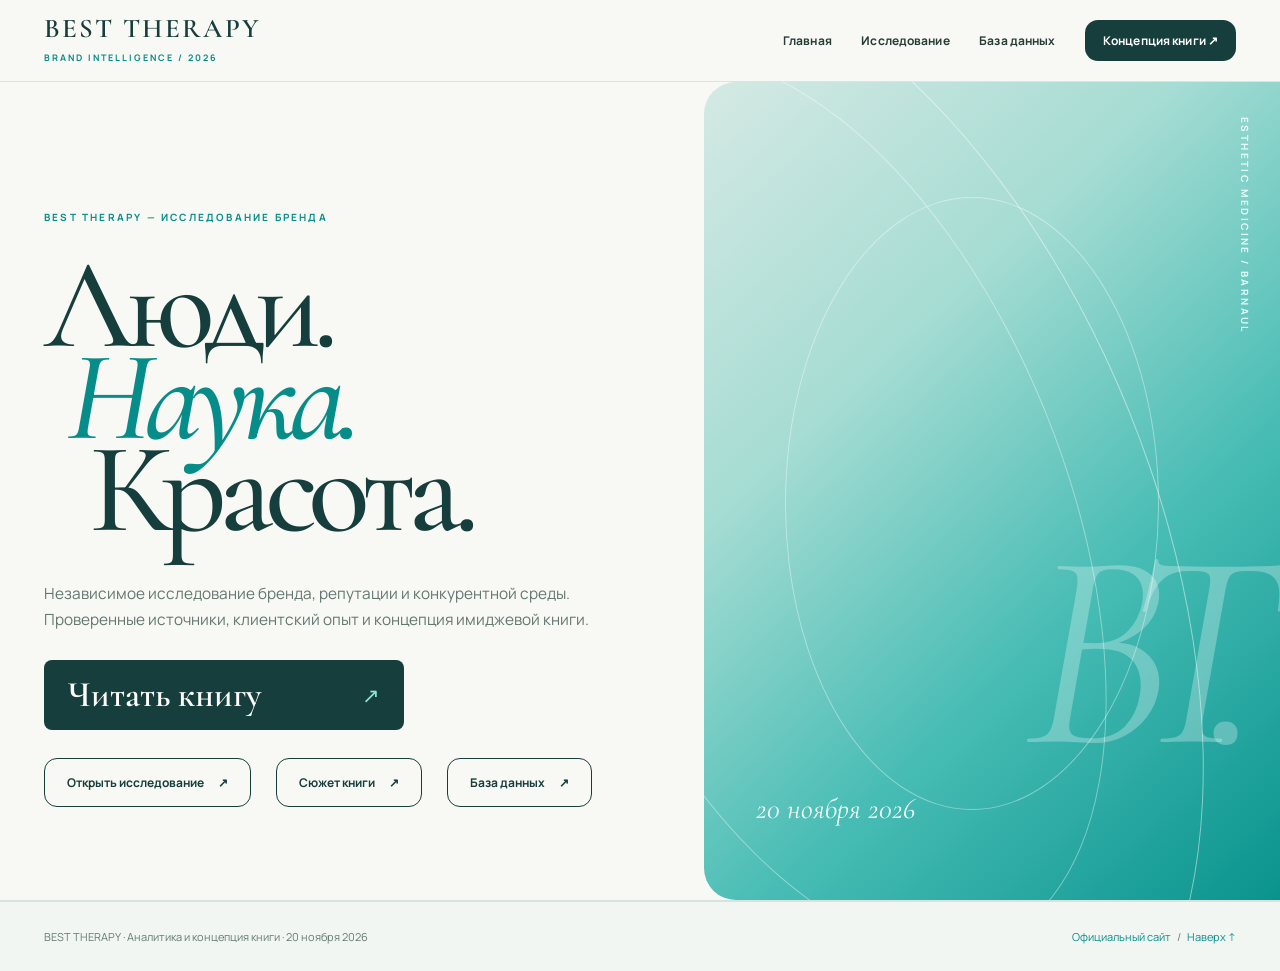
==== commit 8d014dcb: "Publish Best Therapy brand book for review" ====
--- a/index.html
+++ b/index.html
@@ -21,7 +21,8 @@
 <div class="hero-copy"><span class="eyebrow">BEST THERAPY — ИССЛЕДОВАНИЕ БРЕНДА</span>
 <h1 id="mainTitle"><span>Люди.</span><span>Наука.</span><span>Красота.</span></h1>
 <p>Независимое исследование бренда, репутации и конкурентной среды. Проверенные источники, клиентский опыт и концепция имиджевой книги.</p>
-<div class="hero-actions"><a class="btn btn-dark" href="research.html">Открыть исследование <span>↗</span></a><a class="btn btn-light" href="book.html">Сюжет книги <span>↗</span></a><a class="btn btn-light" href="database.html">База данных <span>↗</span></a></div>
+<a class="hero-book-cta" href="brand-book.html">Читать книгу <span aria-hidden="true">↗</span></a>
+<div class="hero-actions"><a class="btn btn-light" href="research.html">Открыть исследование <span>↗</span></a><a class="btn btn-light" href="book.html">Сюжет книги <span>↗</span></a><a class="btn btn-light" href="database.html">База данных <span>↗</span></a></div>
 </div><div class="hero-graphic" aria-hidden="true"><div class="hero-ring"></div><div class="hero-vertical">ESTHETIC MEDICINE / BARNAUL</div><div class="hero-art-mark">BT.</div><div class="hero-date">20 ноября 2026</div></div>
 </section>
 </main>
--- a/site.css
+++ b/site.css
@@ -28,3 +28,189 @@
 .site-header .menu a[aria-current="page"]{color:var(--tiff-dark)}
 .search:focus,.filter:focus,.tabs button:focus-visible,.btn:focus-visible,.chapter-nav button:focus-visible{outline:2px solid var(--tiffany);outline-offset:2px}
 @media(max-width:760px){.hero-graphic{border-radius:22px 22px 0 0}.entry,.report-paper,.library-panel,.book-shell{border-radius:19px}.table-scroll{max-height:none!important;overflow-x:auto!important;overscroll-behavior:auto!important;touch-action:pan-x pan-y}}
+
+/* Brand book reading page */
+.hero-book-cta {
+  display: flex;
+  width: min(100%, 360px);
+  min-height: 70px;
+  align-items: center;
+  justify-content: space-between;
+  gap: 20px;
+  padding: 12px 24px;
+  margin-top: 12px;
+  border-radius: 8px;
+  background: var(--deep);
+  color: var(--paper);
+  font: 600 36px/1.08 var(--serif);
+  text-decoration: none;
+  transition: background-color .2s;
+}
+
+.hero-book-cta:hover { background: #245956; }
+.hero-book-cta span { font: 500 21px/1 var(--sans); color: #8ee4d8; }
+.hero-book-cta:focus-visible,
+.reader-header a:focus-visible,
+.reader-footer a:focus-visible {
+  outline: 2px solid #14645d;
+  outline-offset: 5px;
+}
+
+.reader-page {
+  --reader-title: #153d38;
+  --reader-text: #253735;
+  --reader-paper: #faf9f4;
+  background: var(--reader-paper);
+  color: var(--reader-text);
+}
+
+.reader-shell {
+  width: min(100% - 88px, 1136px);
+  margin-inline: auto;
+}
+
+.reader-header,
+.reader-footer {
+  border-bottom: 1px solid #d1e0d8;
+}
+
+.reader-header-row {
+  display: flex;
+  flex-wrap: wrap;
+  min-height: 77px;
+  justify-content: space-between;
+  align-items: center;
+  gap: 12px 24px;
+}
+
+.reader-logo {
+  color: var(--reader-title);
+  font: 600 27px/1 var(--serif);
+  letter-spacing: .07em;
+  text-decoration: none;
+  text-transform: uppercase;
+}
+
+.reader-back {
+  display: inline-flex;
+  min-height: 40px;
+  align-items: center;
+  gap: 8px;
+  color: #28564f;
+  font-size: 13px;
+  font-weight: 700;
+  text-decoration: none;
+}
+
+.reader-back:hover { text-decoration: underline; text-underline-offset: .22em; }
+
+.reader-manifest {
+  background: #e8f3ed;
+  border-bottom: 1px solid #d1e0d8;
+  padding: clamp(62px, 9.5vw, 138px) 0;
+}
+
+.reader-manifest-grid,
+.reader-part {
+  display: grid;
+  grid-template-columns: minmax(0, .57fr) minmax(0, 1fr);
+  gap: clamp(32px, 6vw, 104px);
+  align-items: start;
+}
+
+.reader-manifest h1 {
+  margin: 0;
+  color: var(--reader-title);
+  font: 500 clamp(48px, 5.4vw, 84px)/.9 var(--serif);
+  letter-spacing: -.047em;
+}
+
+.reader-manifest-text {
+  max-width: 650px;
+  font: 500 clamp(24px, 3vw, 38px)/1.24 var(--serif);
+  text-wrap: pretty;
+}
+
+.reader-manifest-text p { margin: 0 0 .78em; }
+.reader-manifest-text p:last-child { margin-bottom: 0; }
+.reader-book { padding-block: clamp(52px, 8vw, 112px); }
+.reader-part { grid-template-columns: minmax(112px, .57fr) minmax(0, 1fr); }
+.reader-part + .reader-part {
+  border-top: 1px solid #cbdad2;
+  padding-top: clamp(45px, 7vw, 96px);
+  margin-top: clamp(52px, 8vw, 104px);
+}
+
+.reader-part-name {
+  margin: 3px 0 0;
+  color: #286a60;
+  font: italic 500 clamp(33px, 4.2vw, 63px)/.95 var(--serif);
+}
+
+.reader-chapters { max-width: 650px; }
+.reader-chapter { scroll-margin-top: 24px; }
+.reader-chapter + .reader-chapter { margin-top: clamp(37px, 5.5vw, 74px); }
+
+.reader-chapter h2 {
+  margin: 0 0 18px;
+  color: var(--reader-title);
+  font: 600 clamp(33px, 3.6vw, 54px)/1.03 var(--serif);
+  letter-spacing: -.031em;
+  text-wrap: balance;
+}
+
+.reader-chapter p {
+  margin: 0 0 .95em;
+  font: clamp(17px, 1.6vw, 20px)/1.68 Georgia, "Times New Roman", serif;
+  text-wrap: pretty;
+}
+
+.reader-chapter > :last-child,
+.reader-quote blockquote p:last-child { margin-bottom: 0; }
+
+.reader-quote {
+  margin: 25px 0;
+  padding: 5px 0 5px clamp(15px, 3vw, 29px);
+  border-left: 2px solid #80b7a9;
+}
+
+.reader-quote blockquote { margin: 0 0 11px; }
+.reader-quote blockquote p {
+  color: #23554d;
+  font: italic 500 clamp(24px, 2.9vw, 33px)/1.23 var(--serif);
+}
+.reader-quote figcaption { font-size: 13px; color: #41665d; }
+.reader-footer { border-top: 1px solid #d1e0d8; border-bottom: 0; }
+
+@media (max-width: 760px) {
+  .reader-shell { width: calc(100% - 44px); }
+  .reader-header-row { min-height: 62px; }
+  .reader-logo { font-size: 23px; }
+  .reader-manifest-grid, .reader-part { grid-template-columns: minmax(0, 1fr); gap: 25px; }
+  .reader-manifest { padding-block: 49px; }
+  .reader-part-name { margin-top: 0; }
+  .reader-chapter h2 { margin-bottom: 13px; }
+  .hero-book-cta { min-height: 62px; font-size: 32px; }
+}
+
+@media (max-width: 360px) {
+  .reader-shell { width: calc(100% - 32px); }
+}
+
+@media print {
+  html { scroll-behavior: auto; }
+  .reader-page, .reader-manifest { background: white; }
+  .reader-page .reader-shell { width: 100%; }
+  .reader-header, .reader-footer { display: none; }
+  .reader-manifest-grid, .reader-part { display: block; }
+  .reader-manifest { padding: 0 0 20pt; }
+  .reader-manifest h1 { font-size: 31pt; margin-bottom: 14pt; }
+  .reader-manifest-text { font-size: 17pt; }
+  .reader-book { padding: 20pt 0 0; }
+  .reader-part-name { font-size: 24pt; margin-bottom: 14pt; }
+  .reader-part + .reader-part { padding-top: 22pt; margin-top: 22pt; }
+  .reader-chapter + .reader-chapter { margin-top: 20pt; }
+  .reader-chapter h2 { font-size: 21pt; break-after: avoid; }
+  .reader-chapter p { font-size: 11pt; widows: 3; orphans: 3; }
+  .reader-quote { break-inside: avoid; }
+}
